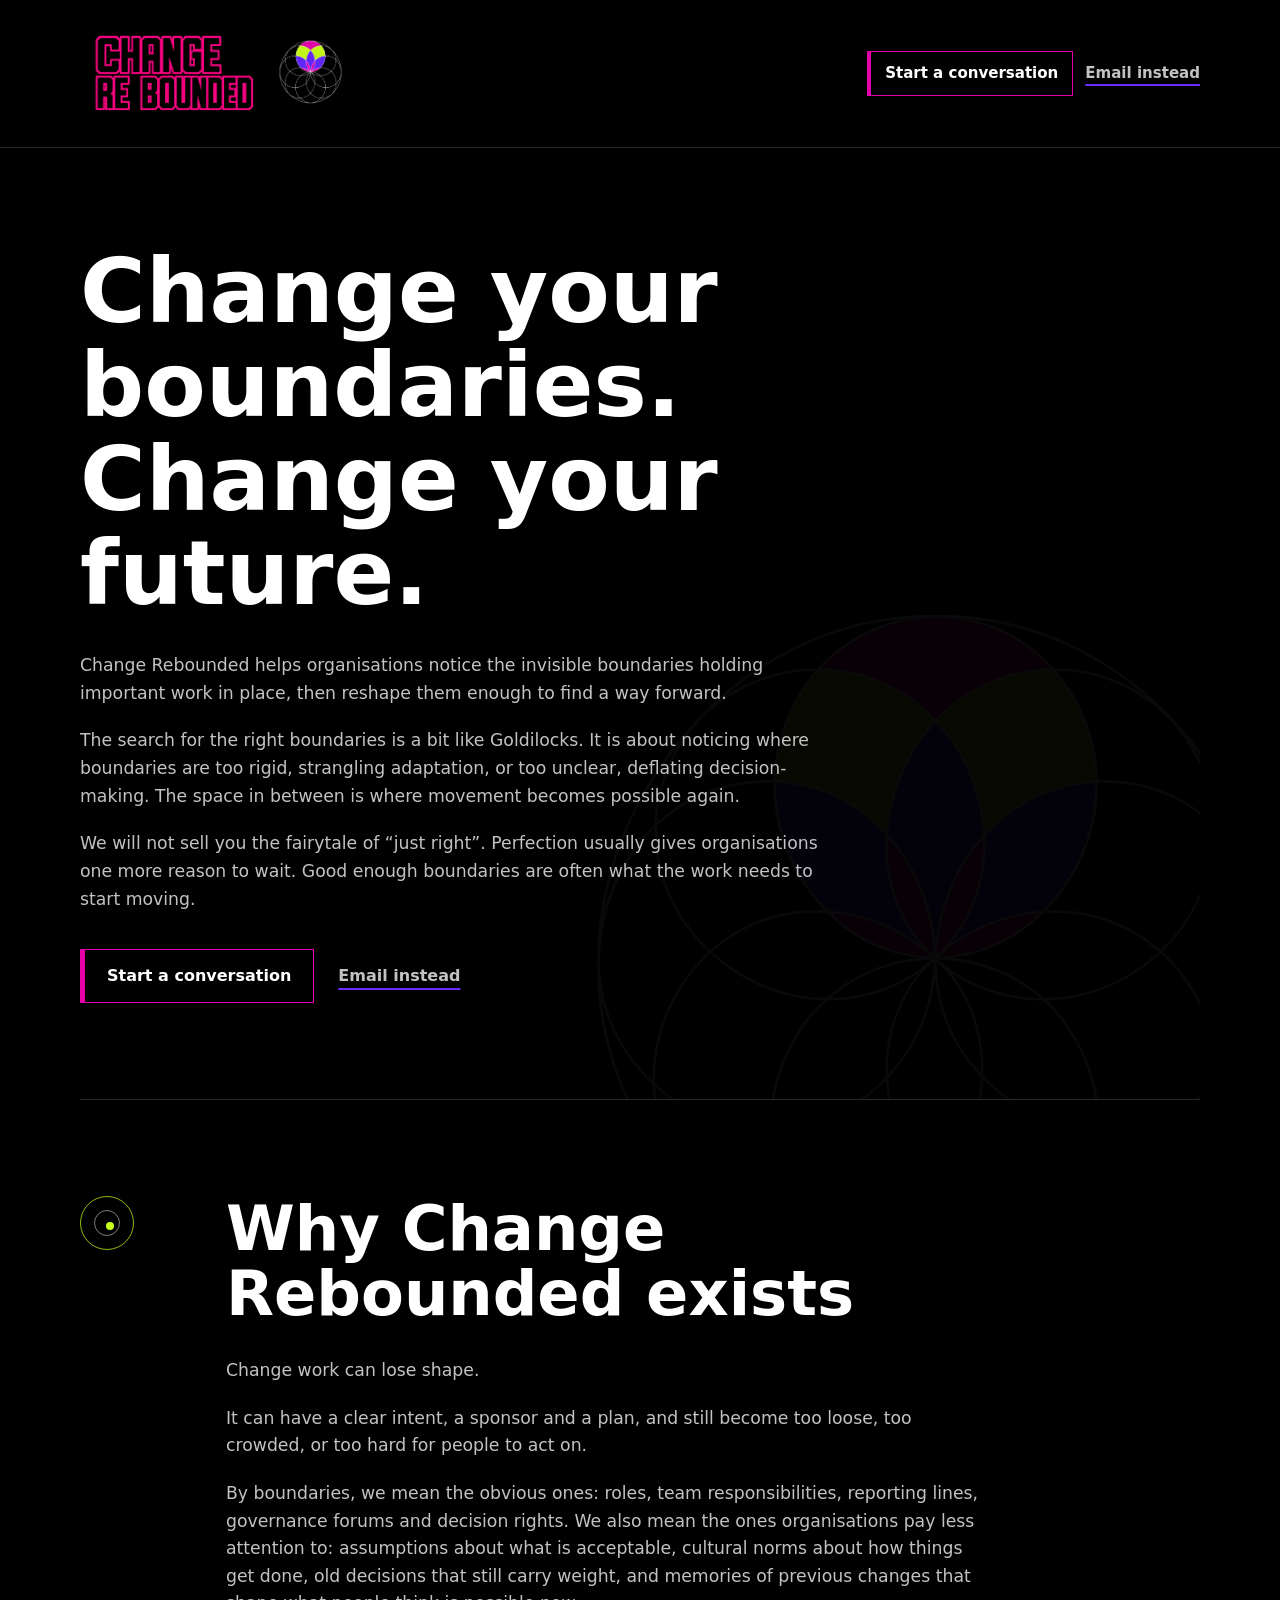
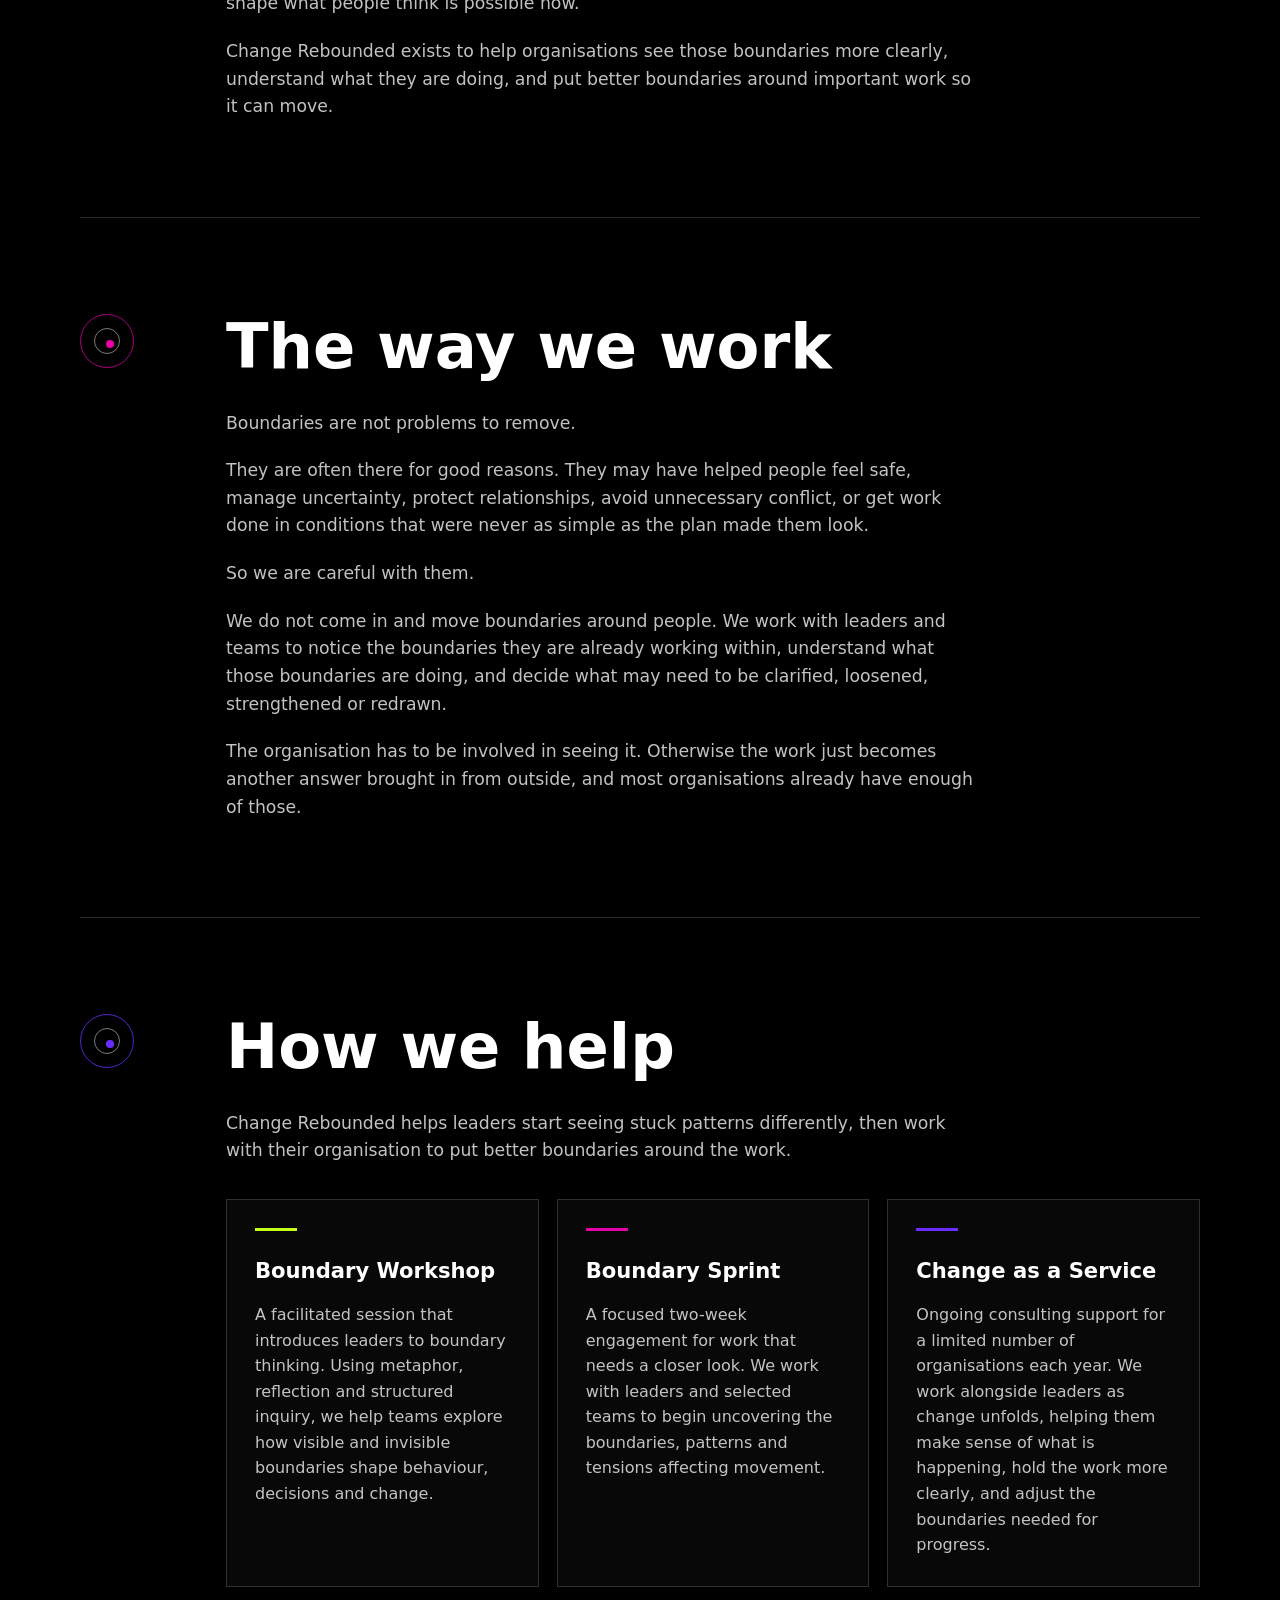
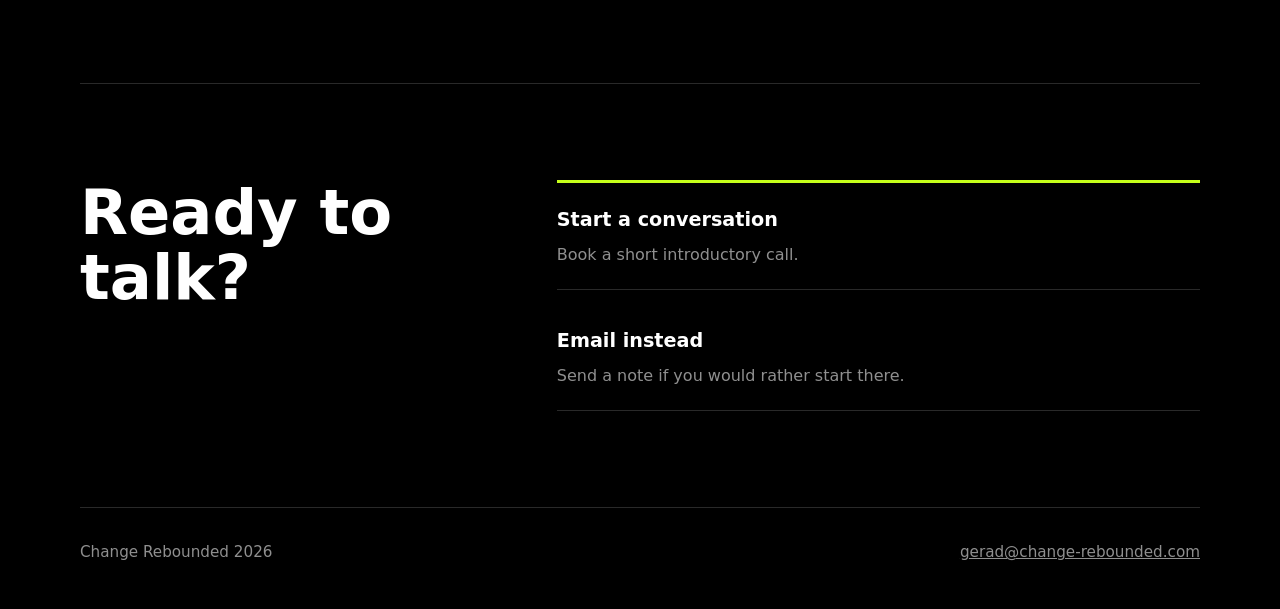
==== index.html @ 43c9463a "Add files via upload" ====
<!doctype html>
<html lang="en">
  <head>
    <meta charset="utf-8">
    <meta name="viewport" content="width=device-width, initial-scale=1">
    <meta name="description" content="Change Rebounded helps organisations put useful boundaries around important work so change can move forward with more clarity and direction.">
    <meta property="og:title" content="Change Rebounded">
    <meta property="og:description" content="Change consulting for work that has lost shape.">
    <meta property="og:type" content="website">
    <title>Change Rebounded | Change consulting for work that has lost shape</title>
    <link rel="stylesheet" href="styles.css">
  </head>
  <body>
    <header class="site-header">
      <div class="header-inner" aria-label="Change Rebounded">
        <div class="brand" aria-label="Change Rebounded">
          <img class="brand-wordmark" src="images/Wordmark black background.png" alt="Change Rebounded">
          <img class="brand-mark" src="images/Black background logo.png" alt="Change Rebounded">
        </div>
        <div class="header-actions" aria-label="Contact options">
          <a class="header-link header-link-primary" href="https://scheduler.zoom.us/gerad-collingwood/establishing-boundaries-consult">Start a conversation</a>
          <a class="header-link" href="mailto:gerad@change-rebounded.com">Email instead</a>
        </div>
      </div>
    </header>

    <main>
      <section class="hero" aria-labelledby="hero-title">
        <div class="hero-content copy">
          <h1 id="hero-title">Change your boundaries. Change your future.</h1>
          <p>Change Rebounded helps organisations notice the invisible boundaries holding important work in place, then reshape them enough to find a way forward.</p>
          <p>The search for the right boundaries is a bit like Goldilocks. It is about noticing where boundaries are too rigid, strangling adaptation, or too unclear, deflating decision-making. The space in between is where movement becomes possible again.</p>
          <p>We will not sell you the fairytale of &ldquo;just right&rdquo;. Perfection usually gives organisations one more reason to wait. Good enough boundaries are often what the work needs to start moving.</p>
          <div class="cta-row" aria-label="Contact options">
            <a class="button button-primary" href="https://scheduler.zoom.us/gerad-collingwood/establishing-boundaries-consult">Start a conversation</a>
            <a class="text-link" href="mailto:gerad@change-rebounded.com">Email instead</a>
          </div>
        </div>
      </section>

      <section class="section-panel" aria-labelledby="why-title">
        <div class="section-layout">
          <div class="section-kicker" aria-hidden="true"></div>
          <div class="copy">
            <h2 id="why-title">Why Change Rebounded exists</h2>
            <p>Change work can lose shape.</p>
            <p>It can have a clear intent, a sponsor and a plan, and still become too loose, too crowded, or too hard for people to act on.</p>
            <p>By boundaries, we mean the obvious ones: roles, team responsibilities, reporting lines, governance forums and decision rights. We also mean the ones organisations pay less attention to: assumptions about what is acceptable, cultural norms about how things get done, old decisions that still carry weight, and memories of previous changes that shape what people think is possible now.</p>
            <p>Change Rebounded exists to help organisations see those boundaries more clearly, understand what they are doing, and put better boundaries around important work so it can move.</p>
          </div>
        </div>
      </section>

      <section class="section-panel" aria-labelledby="work-title">
        <div class="section-layout">
          <div class="section-kicker section-kicker-fuchsia" aria-hidden="true"></div>
          <div class="copy">
            <h2 id="work-title">The way we work</h2>
            <p>Boundaries are not problems to remove.</p>
            <p>They are often there for good reasons. They may have helped people feel safe, manage uncertainty, protect relationships, avoid unnecessary conflict, or get work done in conditions that were never as simple as the plan made them look.</p>
            <p>So we are careful with them.</p>
            <p>We do not come in and move boundaries around people. We work with leaders and teams to notice the boundaries they are already working within, understand what those boundaries are doing, and decide what may need to be clarified, loosened, strengthened or redrawn.</p>
            <p>The organisation has to be involved in seeing it. Otherwise the work just becomes another answer brought in from outside, and most organisations already have enough of those.</p>
          </div>
        </div>
      </section>

      <section class="section-panel services-section" aria-labelledby="help-title">
        <div class="section-layout">
          <div class="section-kicker section-kicker-violet" aria-hidden="true"></div>
          <div>
            <div class="copy">
              <h2 id="help-title">How we help</h2>
              <p>Change Rebounded helps leaders start seeing stuck patterns differently, then work with their organisation to put better boundaries around the work.</p>
            </div>

            <div class="service-grid" aria-label="Services">
              <article class="service-card">
                <div class="service-accent" aria-hidden="true"></div>
                <h3>Boundary Workshop</h3>
                <p>A facilitated session that introduces leaders to boundary thinking. Using metaphor, reflection and structured inquiry, we help teams explore how visible and invisible boundaries shape behaviour, decisions and change.</p>
              </article>

              <article class="service-card">
                <div class="service-accent service-accent-fuchsia" aria-hidden="true"></div>
                <h3>Boundary Sprint</h3>
                <p>A focused two-week engagement for work that needs a closer look. We work with leaders and selected teams to begin uncovering the boundaries, patterns and tensions affecting movement.</p>
              </article>

              <article class="service-card">
                <div class="service-accent service-accent-violet" aria-hidden="true"></div>
                <h3>Change as a Service</h3>
                <p>Ongoing consulting support for a limited number of organisations each year. We work alongside leaders as change unfolds, helping them make sense of what is happening, hold the work more clearly, and adjust the boundaries needed for progress.</p>
              </article>
            </div>
          </div>
        </div>
      </section>

      <section class="talk-section" aria-labelledby="talk-title">
        <div class="talk-inner">
          <div>
            <h2 id="talk-title">Ready to talk?</h2>
          </div>
          <div class="talk-actions">
            <a class="talk-link" href="https://scheduler.zoom.us/gerad-collingwood/establishing-boundaries-consult">
              <span>Start a conversation</span>
              <span>Book a short introductory call.</span>
            </a>
            <a class="talk-link" href="mailto:gerad@change-rebounded.com">
              <span>Email instead</span>
              <span>Send a note if you would rather start there.</span>
            </a>
          </div>
        </div>
      </section>
    </main>

    <footer class="site-footer">
      <p>Change Rebounded 2026</p>
      <a href="mailto:gerad@change-rebounded.com">gerad@change-rebounded.com</a>
    </footer>
  </body>
</html>
---- styles.css ----
:root {
  --black: #000000;
  --white: #ffffff;
  --acid-lime: #c6ff1a;
  --vivid-fuchsia: #e600a9;
  --deep-violet: #6b2dff;
  --near-black: #080808;
  --soft-white: rgba(255, 255, 255, 0.76);
  --muted-white: rgba(255, 255, 255, 0.56);
  --fine-line: rgba(255, 255, 255, 0.16);
  --max-page: 1120px;
}

* {
  box-sizing: border-box;
}

html {
  background: var(--black);
  color-scheme: dark;
}

body {
  min-width: 320px;
  margin: 0;
  background: var(--black);
  color: var(--white);
  font-family: system-ui, -apple-system, BlinkMacSystemFont, "Segoe UI", Roboto, Helvetica, Arial, sans-serif;
  font-size: 1rem;
  line-height: 1.6;
  letter-spacing: 0;
}

img {
  display: block;
  max-width: 100%;
}

a {
  color: inherit;
}

a:focus-visible {
  outline: 2px solid var(--acid-lime);
  outline-offset: 5px;
}

.site-header {
  position: sticky;
  top: 0;
  z-index: 20;
  width: 100%;
  padding: 0 24px;
  border-bottom: 1px solid var(--fine-line);
  background: rgba(0, 0, 0, 0.94);
}

.header-inner {
  width: min(100%, var(--max-page));
  margin: 0 auto;
  padding: 18px 0;
  display: flex;
  align-items: center;
  justify-content: space-between;
  gap: 28px;
}

.brand {
  display: inline-flex;
  align-items: center;
  flex: 0 0 auto;
  gap: 14px;
}

.brand-mark {
  width: 69px;
  height: 69px;
  object-fit: contain;
}

.brand-wordmark {
  width: 182px;
  height: auto;
}

.header-actions {
  display: flex;
  flex-wrap: wrap;
  align-items: center;
  justify-content: flex-end;
  gap: 12px;
}

.header-link {
  min-height: 42px;
  display: inline-flex;
  align-items: center;
  justify-content: center;
  padding: 9px 0;
  color: var(--soft-white);
  font-size: 0.94rem;
  font-weight: 750;
  text-decoration: underline;
  text-decoration-color: var(--deep-violet);
  text-decoration-thickness: 2px;
  text-underline-offset: 6px;
}

.header-link-primary {
  padding: 9px 14px;
  border: 1px solid var(--vivid-fuchsia);
  border-left-width: 4px;
  color: var(--white);
  text-decoration: none;
}

.header-link:hover {
  color: var(--white);
  text-decoration-color: var(--acid-lime);
}

.header-link-primary:hover {
  border-color: var(--acid-lime);
}

main {
  width: min(100% - 48px, var(--max-page));
  margin: 0 auto;
}

section {
  padding: 96px 0;
}

.hero {
  position: relative;
  min-height: 78vh;
  display: flex;
  align-items: center;
  overflow: hidden;
}

.hero::before {
  content: "";
  position: absolute;
  right: -9vw;
  bottom: -20vw;
  width: min(70vw, 760px);
  aspect-ratio: 1;
  background-image: url("images/Black%20background%20logo.png");
  background-repeat: no-repeat;
  background-size: contain;
  opacity: 0.035;
  pointer-events: none;
}

.hero-content {
  position: relative;
  z-index: 1;
}

.copy {
  max-width: 760px;
}

h1,
h2,
h3,
p {
  margin-top: 0;
}

h1,
h2 {
  letter-spacing: 0;
  line-height: 1.05;
}

h1 {
  max-width: 850px;
  margin-bottom: 32px;
  font-size: 5.6rem;
  font-weight: 800;
}

h2 {
  margin-bottom: 30px;
  font-size: 3.9rem;
  font-weight: 800;
}

h3 {
  margin-bottom: 18px;
  font-size: 1.32rem;
  line-height: 1.18;
}

p {
  margin-bottom: 1.25rem;
  color: var(--soft-white);
  font-size: 1.08rem;
}

.copy p:last-child,
.service-card p:last-child,
.site-footer p {
  margin-bottom: 0;
}

.cta-row {
  display: flex;
  flex-wrap: wrap;
  align-items: center;
  gap: 24px;
  margin-top: 36px;
}

.button,
.text-link {
  min-height: 48px;
  display: inline-flex;
  align-items: center;
  justify-content: center;
  text-decoration: none;
  font-weight: 750;
}

.button-primary {
  padding: 13px 22px;
  border: 1px solid var(--vivid-fuchsia);
  border-left-width: 5px;
  background: transparent;
  color: var(--white);
}

.button-primary:hover {
  border-color: var(--acid-lime);
}

.text-link {
  color: var(--soft-white);
  text-decoration: underline;
  text-decoration-color: var(--deep-violet);
  text-decoration-thickness: 2px;
  text-underline-offset: 7px;
}

.text-link:hover {
  color: var(--white);
  text-decoration-color: var(--acid-lime);
}

.section-panel {
  border-top: 1px solid var(--fine-line);
}

.section-layout {
  display: grid;
  grid-template-columns: 90px minmax(0, 1fr);
  gap: 56px;
  align-items: start;
}

.section-kicker {
  width: 54px;
  height: 54px;
  border: 1px solid rgba(198, 255, 26, 0.72);
  border-radius: 50%;
  position: sticky;
  top: 34px;
}

.section-kicker::before,
.section-kicker::after {
  content: "";
  position: absolute;
  inset: 13px;
  border: 1px solid rgba(255, 255, 255, 0.48);
  border-radius: 50%;
}

.section-kicker::after {
  inset: 25px auto auto 25px;
  width: 8px;
  height: 8px;
  border: 0;
  background: var(--acid-lime);
}

.section-kicker-fuchsia {
  border-color: rgba(230, 0, 169, 0.72);
}

.section-kicker-fuchsia::after {
  background: var(--vivid-fuchsia);
}

.section-kicker-violet {
  border-color: rgba(107, 45, 255, 0.8);
}

.section-kicker-violet::after {
  background: var(--deep-violet);
}

.services-section .copy {
  margin-bottom: 34px;
}

.service-grid {
  display: grid;
  grid-template-columns: repeat(3, minmax(0, 1fr));
  gap: 18px;
}

.service-card {
  min-height: 100%;
  padding: 28px;
  border: 1px solid var(--fine-line);
  background: var(--near-black);
}

.service-accent {
  width: 42px;
  height: 3px;
  margin-bottom: 28px;
  background: var(--acid-lime);
}

.service-accent-fuchsia {
  background: var(--vivid-fuchsia);
}

.service-accent-violet {
  background: var(--deep-violet);
}

.service-card p {
  color: var(--soft-white);
  font-size: 1rem;
}

.talk-section {
  border-top: 1px solid var(--fine-line);
  border-bottom: 1px solid var(--fine-line);
}

.talk-inner {
  display: grid;
  grid-template-columns: minmax(0, 0.8fr) minmax(300px, 1.2fr);
  gap: 48px;
  align-items: start;
}

.talk-actions {
  display: grid;
  gap: 14px;
}

.talk-link {
  display: grid;
  gap: 6px;
  padding: 22px 0;
  border-bottom: 1px solid var(--fine-line);
  text-decoration: none;
}

.talk-link:first-child {
  border-top: 3px solid var(--acid-lime);
}

.talk-link span:first-child {
  color: var(--white);
  font-size: 1.2rem;
  font-weight: 800;
}

.talk-link span:last-child {
  color: var(--muted-white);
}

.talk-link:hover span:first-child {
  color: var(--acid-lime);
}

.site-footer {
  width: min(100% - 48px, var(--max-page));
  margin: 0 auto;
  padding: 32px 0 44px;
  display: flex;
  flex-wrap: wrap;
  gap: 18px 28px;
  justify-content: space-between;
  color: var(--muted-white);
}

.site-footer p,
.site-footer a {
  color: var(--muted-white);
  font-size: 0.95rem;
}

.site-footer a:hover {
  color: var(--white);
}

@media (max-width: 960px) {
  h1 {
    font-size: 4.4rem;
  }

  h2 {
    font-size: 3.1rem;
  }

  .service-grid {
    grid-template-columns: 1fr;
  }

  .talk-inner {
    grid-template-columns: 1fr;
  }
}

@media (max-width: 760px) {
  body {
    background: var(--black);
  }

  .site-header,
  main,
  .site-footer {
    width: min(100% - 36px, var(--max-page));
  }

  .site-header {
    width: 100%;
    padding: 0 18px;
  }

  .header-inner {
    padding: 14px 0;
    align-items: flex-start;
    flex-direction: column;
    gap: 12px;
  }

  .header-actions {
    width: 100%;
    justify-content: flex-start;
  }

  .brand {
    gap: 12px;
  }

  .brand-mark {
    width: 63px;
    height: 63px;
  }

  .brand-wordmark {
    width: 144px;
  }

  section {
    padding: 72px 0;
  }

  .hero {
    min-height: auto;
    padding-top: 72px;
  }

  .hero::before {
    right: -42vw;
    bottom: -18vw;
    width: 115vw;
  }

  h1 {
    font-size: 3.15rem;
  }

  h2 {
    font-size: 2.4rem;
  }

  p {
    font-size: 1.02rem;
  }

  .cta-row {
    flex-direction: column;
    align-items: flex-start;
  }

  .button,
  .text-link {
    min-height: 52px;
  }

  .section-layout {
    grid-template-columns: 1fr;
    gap: 28px;
  }

  .section-kicker {
    position: relative;
    top: auto;
    width: 42px;
    height: 42px;
  }

  .section-kicker::before {
    inset: 10px;
  }

  .section-kicker::after {
    inset: 19px auto auto 19px;
    width: 7px;
    height: 7px;
  }

  .service-card {
    padding: 24px;
  }
}

@media (max-width: 430px) {
  h1 {
    font-size: 2.7rem;
  }

  h2 {
    font-size: 2.1rem;
  }

  .brand-wordmark {
    width: 128px;
  }

  .header-actions {
    gap: 10px;
  }

  .header-link {
    font-size: 0.9rem;
  }

  .button-primary {
    width: 100%;
  }
}
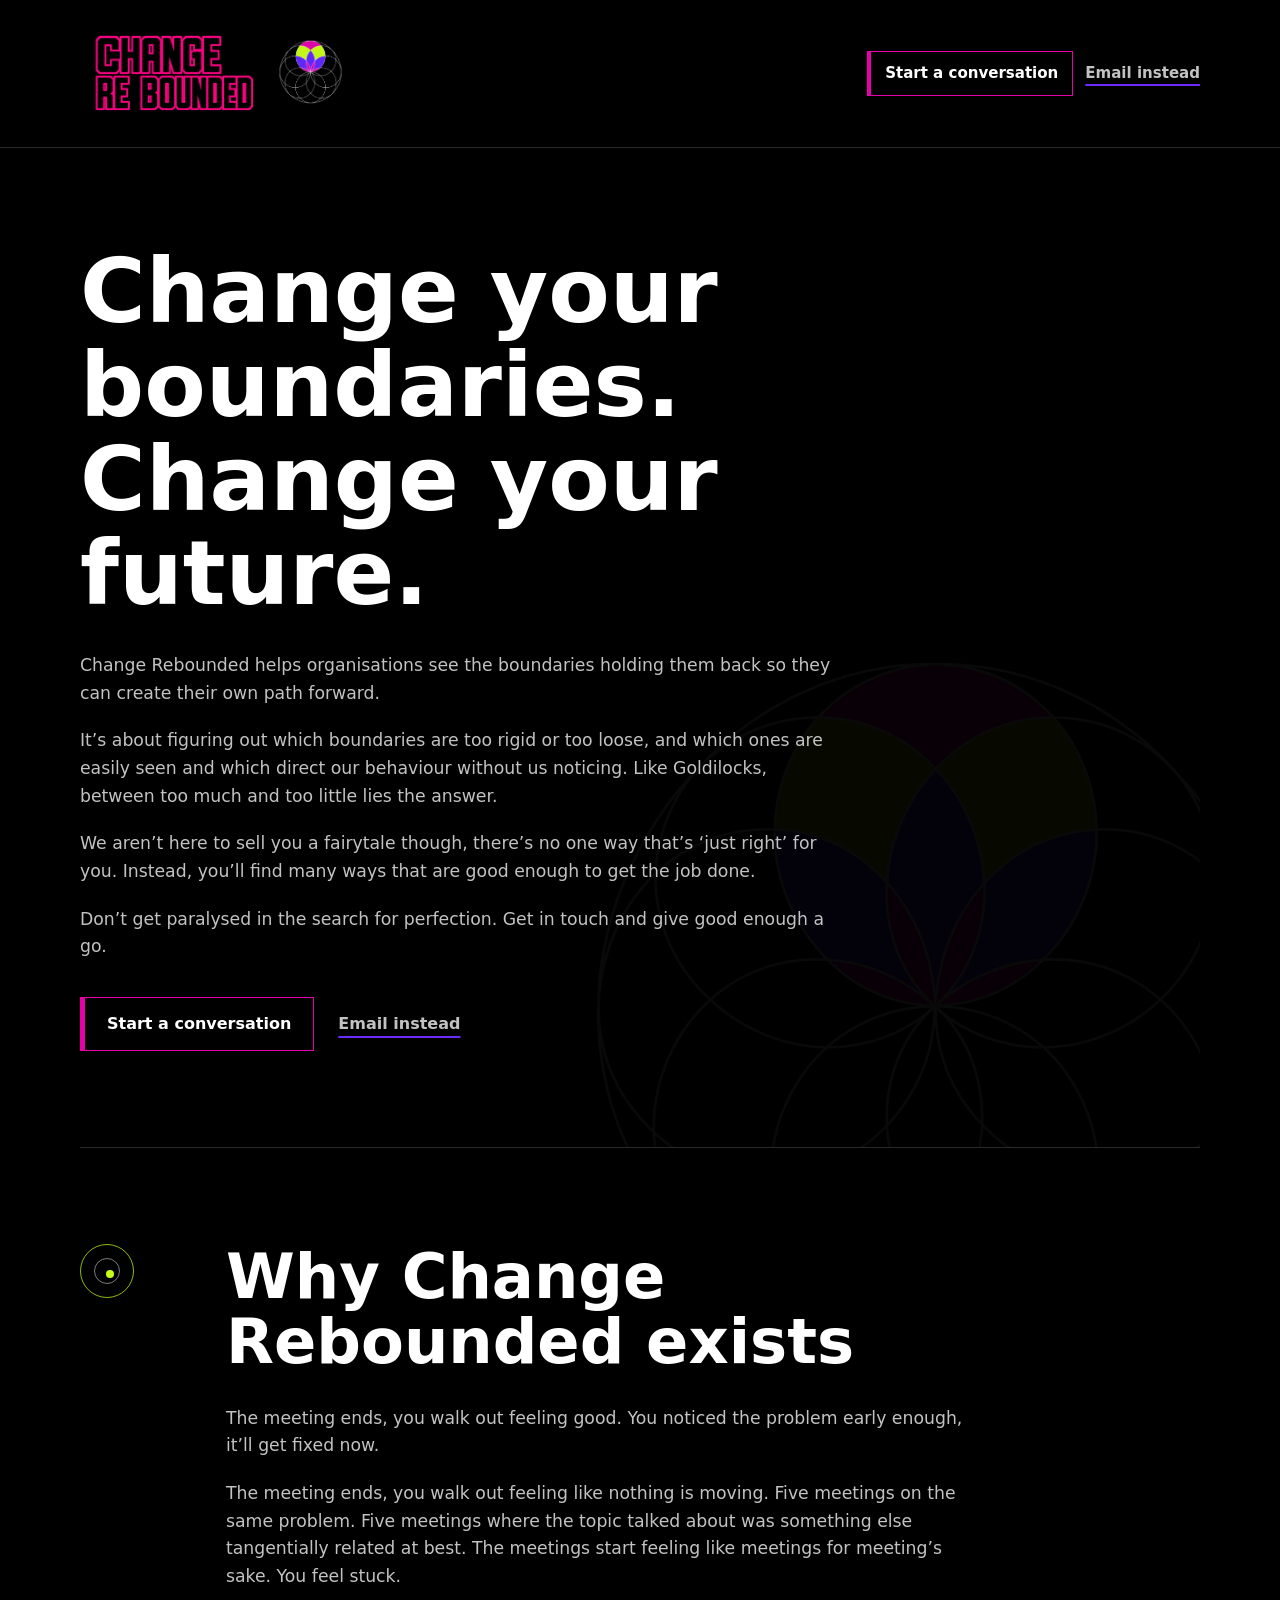
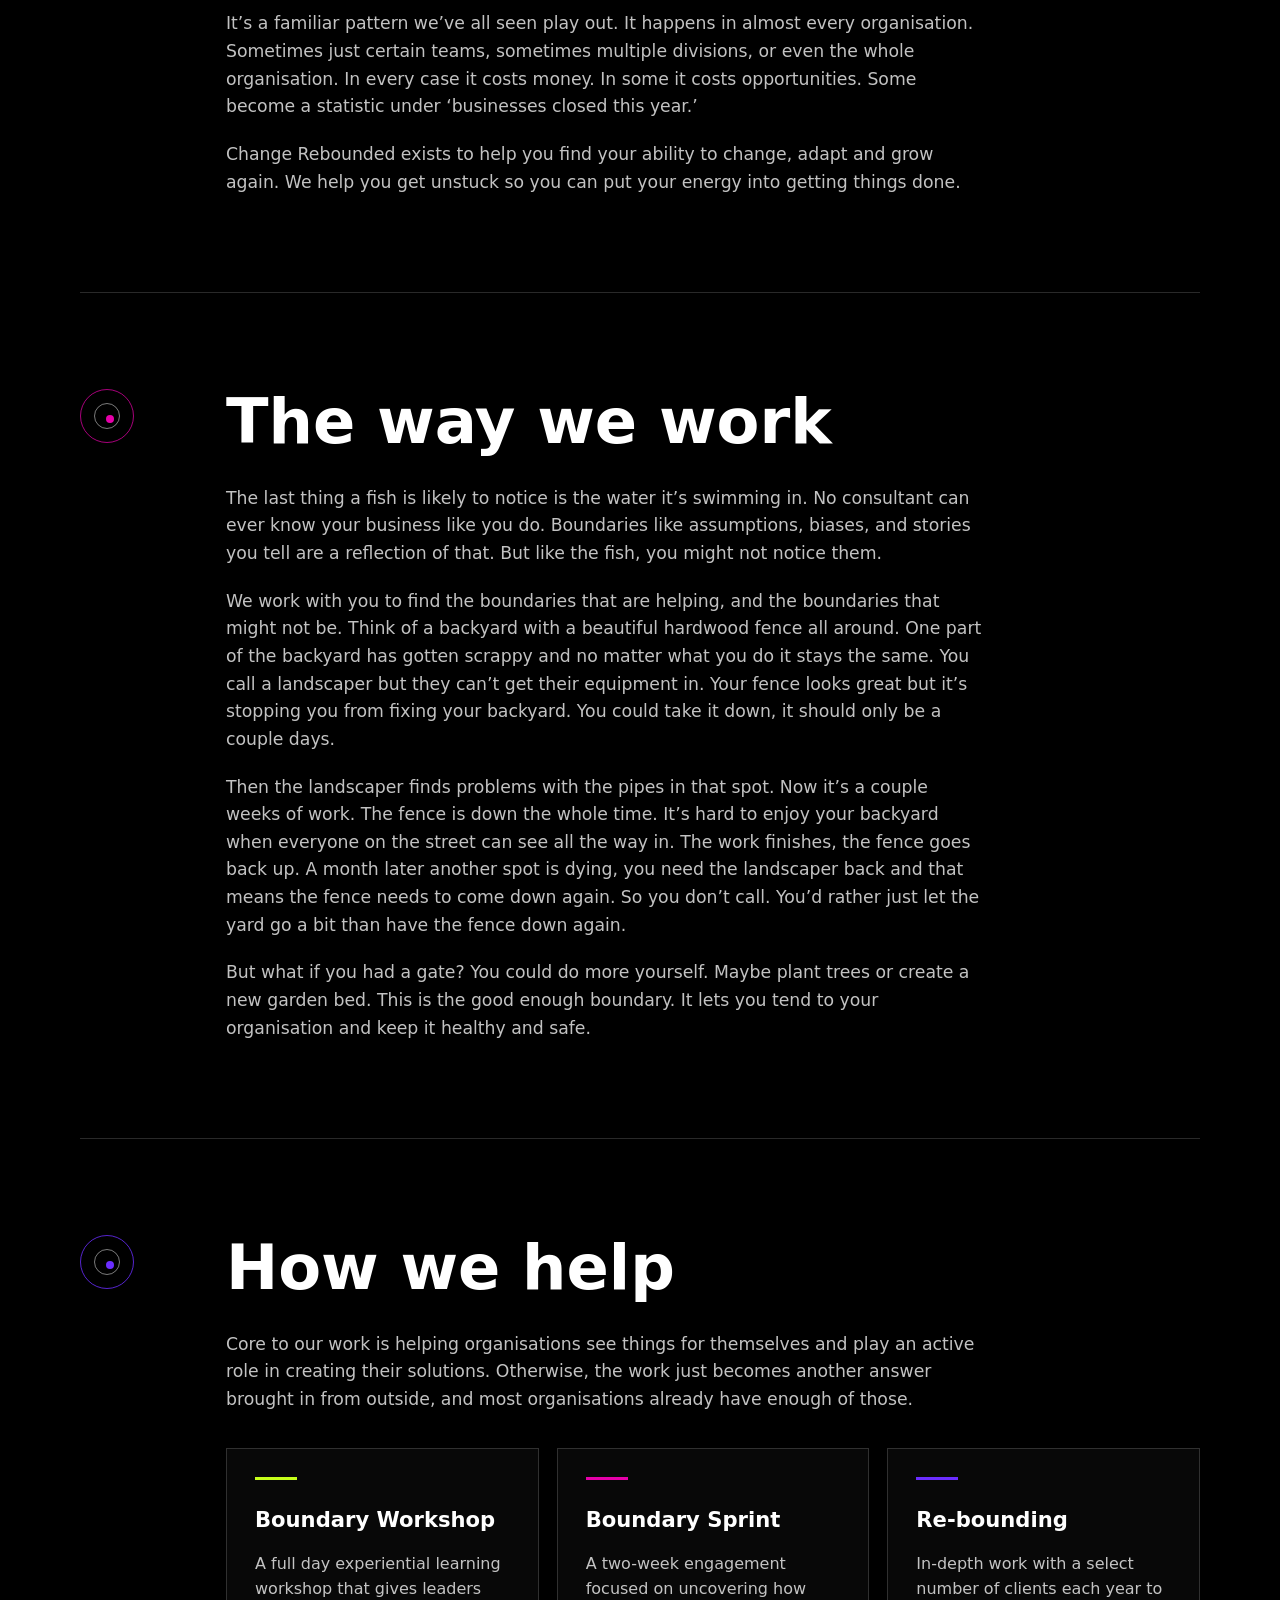
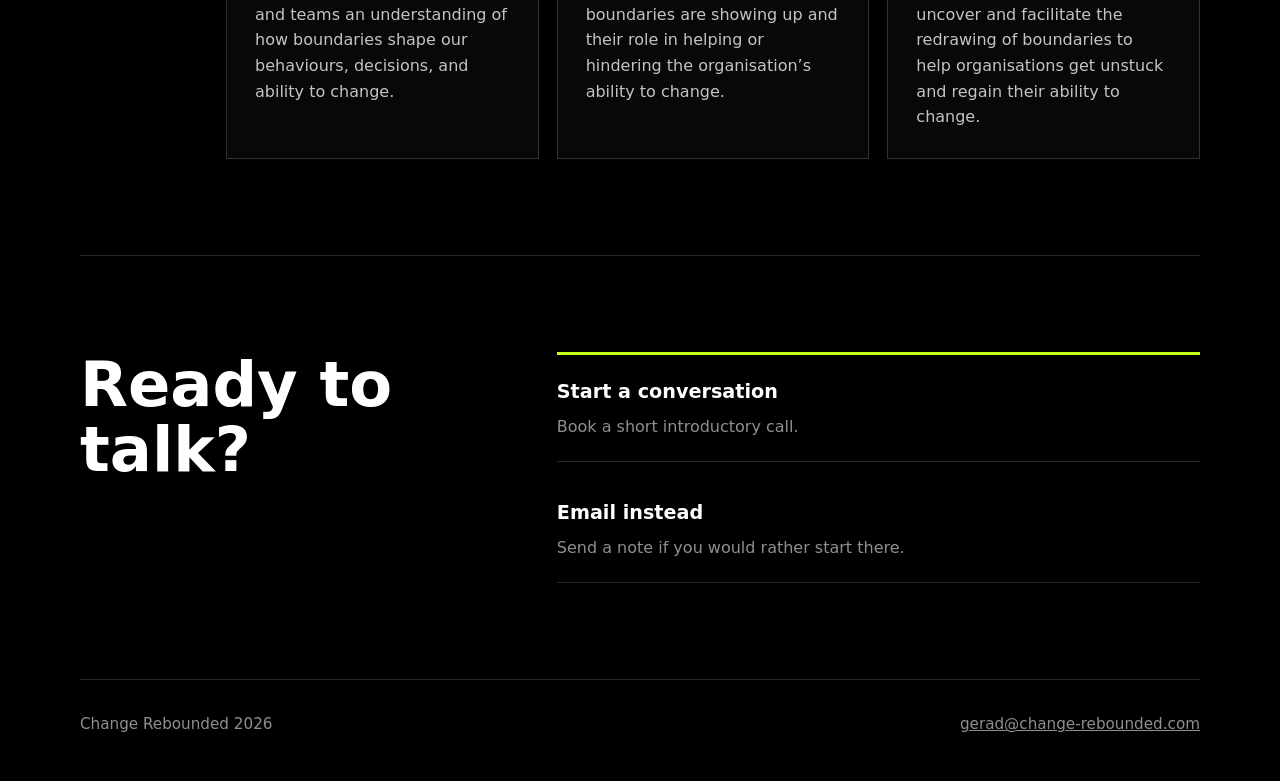
==== commit a42467a2: "Add files via upload" ====
--- a/index.html
+++ b/index.html
@@ -3,11 +3,11 @@
   <head>
     <meta charset="utf-8">
     <meta name="viewport" content="width=device-width, initial-scale=1">
-    <meta name="description" content="Change Rebounded helps organisations put useful boundaries around important work so change can move forward with more clarity and direction.">
+    <meta name="description" content="Change Rebounded helps organisations see the boundaries holding them back so they can create their own path forward.">
     <meta property="og:title" content="Change Rebounded">
-    <meta property="og:description" content="Change consulting for work that has lost shape.">
+    <meta property="og:description" content="Change your boundaries. Change your future.">
     <meta property="og:type" content="website">
-    <title>Change Rebounded | Change consulting for work that has lost shape</title>
+    <title>Change Rebounded | Change your boundaries. Change your future.</title>
     <link rel="stylesheet" href="styles.css">
   </head>
   <body>
@@ -28,9 +28,10 @@
       <section class="hero" aria-labelledby="hero-title">
         <div class="hero-content copy">
           <h1 id="hero-title">Change your boundaries. Change your future.</h1>
-          <p>Change Rebounded helps organisations notice the invisible boundaries holding important work in place, then reshape them enough to find a way forward.</p>
-          <p>The search for the right boundaries is a bit like Goldilocks. It is about noticing where boundaries are too rigid, strangling adaptation, or too unclear, deflating decision-making. The space in between is where movement becomes possible again.</p>
-          <p>We will not sell you the fairytale of &ldquo;just right&rdquo;. Perfection usually gives organisations one more reason to wait. Good enough boundaries are often what the work needs to start moving.</p>
+          <p>Change Rebounded helps organisations see the boundaries holding them back so they can create their own path forward.</p>
+          <p>It&rsquo;s about figuring out which boundaries are too rigid or too loose, and which ones are easily seen and which direct our behaviour without us noticing. Like Goldilocks, between too much and too little lies the answer.</p>
+          <p>We aren&rsquo;t here to sell you a fairytale though, there&rsquo;s no one way that&rsquo;s &lsquo;just right&rsquo; for you. Instead, you&rsquo;ll find many ways that are good enough to get the job done.</p>
+          <p>Don&rsquo;t get paralysed in the search for perfection. Get in touch and give good enough a go.</p>
           <div class="cta-row" aria-label="Contact options">
             <a class="button button-primary" href="https://scheduler.zoom.us/gerad-collingwood/establishing-boundaries-consult">Start a conversation</a>
             <a class="text-link" href="mailto:gerad@change-rebounded.com">Email instead</a>
@@ -43,10 +44,10 @@
           <div class="section-kicker" aria-hidden="true"></div>
           <div class="copy">
             <h2 id="why-title">Why Change Rebounded exists</h2>
-            <p>Change work can lose shape.</p>
-            <p>It can have a clear intent, a sponsor and a plan, and still become too loose, too crowded, or too hard for people to act on.</p>
-            <p>By boundaries, we mean the obvious ones: roles, team responsibilities, reporting lines, governance forums and decision rights. We also mean the ones organisations pay less attention to: assumptions about what is acceptable, cultural norms about how things get done, old decisions that still carry weight, and memories of previous changes that shape what people think is possible now.</p>
-            <p>Change Rebounded exists to help organisations see those boundaries more clearly, understand what they are doing, and put better boundaries around important work so it can move.</p>
+            <p>The meeting ends, you walk out feeling good. You noticed the problem early enough, it&rsquo;ll get fixed now.</p>
+            <p>The meeting ends, you walk out feeling like nothing is moving. Five meetings on the same problem. Five meetings where the topic talked about was something else tangentially related at best. The meetings start feeling like meetings for meeting&rsquo;s sake. You feel stuck.</p>
+            <p>It&rsquo;s a familiar pattern we&rsquo;ve all seen play out. It happens in almost every organisation. Sometimes just certain teams, sometimes multiple divisions, or even the whole organisation. In every case it costs money. In some it costs opportunities. Some become a statistic under &lsquo;businesses closed this year.&rsquo;</p>
+            <p>Change Rebounded exists to help you find your ability to change, adapt and grow again. We help you get unstuck so you can put your energy into getting things done.</p>
           </div>
         </div>
       </section>
@@ -56,11 +57,10 @@
           <div class="section-kicker section-kicker-fuchsia" aria-hidden="true"></div>
           <div class="copy">
             <h2 id="work-title">The way we work</h2>
-            <p>Boundaries are not problems to remove.</p>
-            <p>They are often there for good reasons. They may have helped people feel safe, manage uncertainty, protect relationships, avoid unnecessary conflict, or get work done in conditions that were never as simple as the plan made them look.</p>
-            <p>So we are careful with them.</p>
-            <p>We do not come in and move boundaries around people. We work with leaders and teams to notice the boundaries they are already working within, understand what those boundaries are doing, and decide what may need to be clarified, loosened, strengthened or redrawn.</p>
-            <p>The organisation has to be involved in seeing it. Otherwise the work just becomes another answer brought in from outside, and most organisations already have enough of those.</p>
+            <p>The last thing a fish is likely to notice is the water it&rsquo;s swimming in. No consultant can ever know your business like you do. Boundaries like assumptions, biases, and stories you tell are a reflection of that. But like the fish, you might not notice them.</p>
+            <p>We work with you to find the boundaries that are helping, and the boundaries that might not be. Think of a backyard with a beautiful hardwood fence all around. One part of the backyard has gotten scrappy and no matter what you do it stays the same. You call a landscaper but they can&rsquo;t get their equipment in. Your fence looks great but it&rsquo;s stopping you from fixing your backyard. You could take it down, it should only be a couple days.</p>
+            <p>Then the landscaper finds problems with the pipes in that spot. Now it&rsquo;s a couple weeks of work. The fence is down the whole time. It&rsquo;s hard to enjoy your backyard when everyone on the street can see all the way in. The work finishes, the fence goes back up. A month later another spot is dying, you need the landscaper back and that means the fence needs to come down again. So you don&rsquo;t call. You&rsquo;d rather just let the yard go a bit than have the fence down again.</p>
+            <p>But what if you had a gate? You could do more yourself. Maybe plant trees or create a new garden bed. This is the good enough boundary. It lets you tend to your organisation and keep it healthy and safe.</p>
           </div>
         </div>
       </section>
@@ -71,26 +71,26 @@
           <div>
             <div class="copy">
               <h2 id="help-title">How we help</h2>
-              <p>Change Rebounded helps leaders start seeing stuck patterns differently, then work with their organisation to put better boundaries around the work.</p>
+              <p>Core to our work is helping organisations see things for themselves and play an active role in creating their solutions. Otherwise, the work just becomes another answer brought in from outside, and most organisations already have enough of those.</p>
             </div>
 
             <div class="service-grid" aria-label="Services">
               <article class="service-card">
                 <div class="service-accent" aria-hidden="true"></div>
                 <h3>Boundary Workshop</h3>
-                <p>A facilitated session that introduces leaders to boundary thinking. Using metaphor, reflection and structured inquiry, we help teams explore how visible and invisible boundaries shape behaviour, decisions and change.</p>
+                <p>A full day experiential learning workshop that gives leaders and teams an understanding of how boundaries shape our behaviours, decisions, and ability to change.</p>
               </article>
 
               <article class="service-card">
                 <div class="service-accent service-accent-fuchsia" aria-hidden="true"></div>
                 <h3>Boundary Sprint</h3>
-                <p>A focused two-week engagement for work that needs a closer look. We work with leaders and selected teams to begin uncovering the boundaries, patterns and tensions affecting movement.</p>
+                <p>A two-week engagement focused on uncovering how boundaries are showing up and their role in helping or hindering the organisation&rsquo;s ability to change.</p>
               </article>
 
               <article class="service-card">
                 <div class="service-accent service-accent-violet" aria-hidden="true"></div>
-                <h3>Change as a Service</h3>
-                <p>Ongoing consulting support for a limited number of organisations each year. We work alongside leaders as change unfolds, helping them make sense of what is happening, hold the work more clearly, and adjust the boundaries needed for progress.</p>
+                <h3>Re-bounding</h3>
+                <p>In-depth work with a select number of clients each year to uncover and facilitate the redrawing of boundaries to help organisations get unstuck and regain their ability to change.</p>
               </article>
             </div>
           </div>
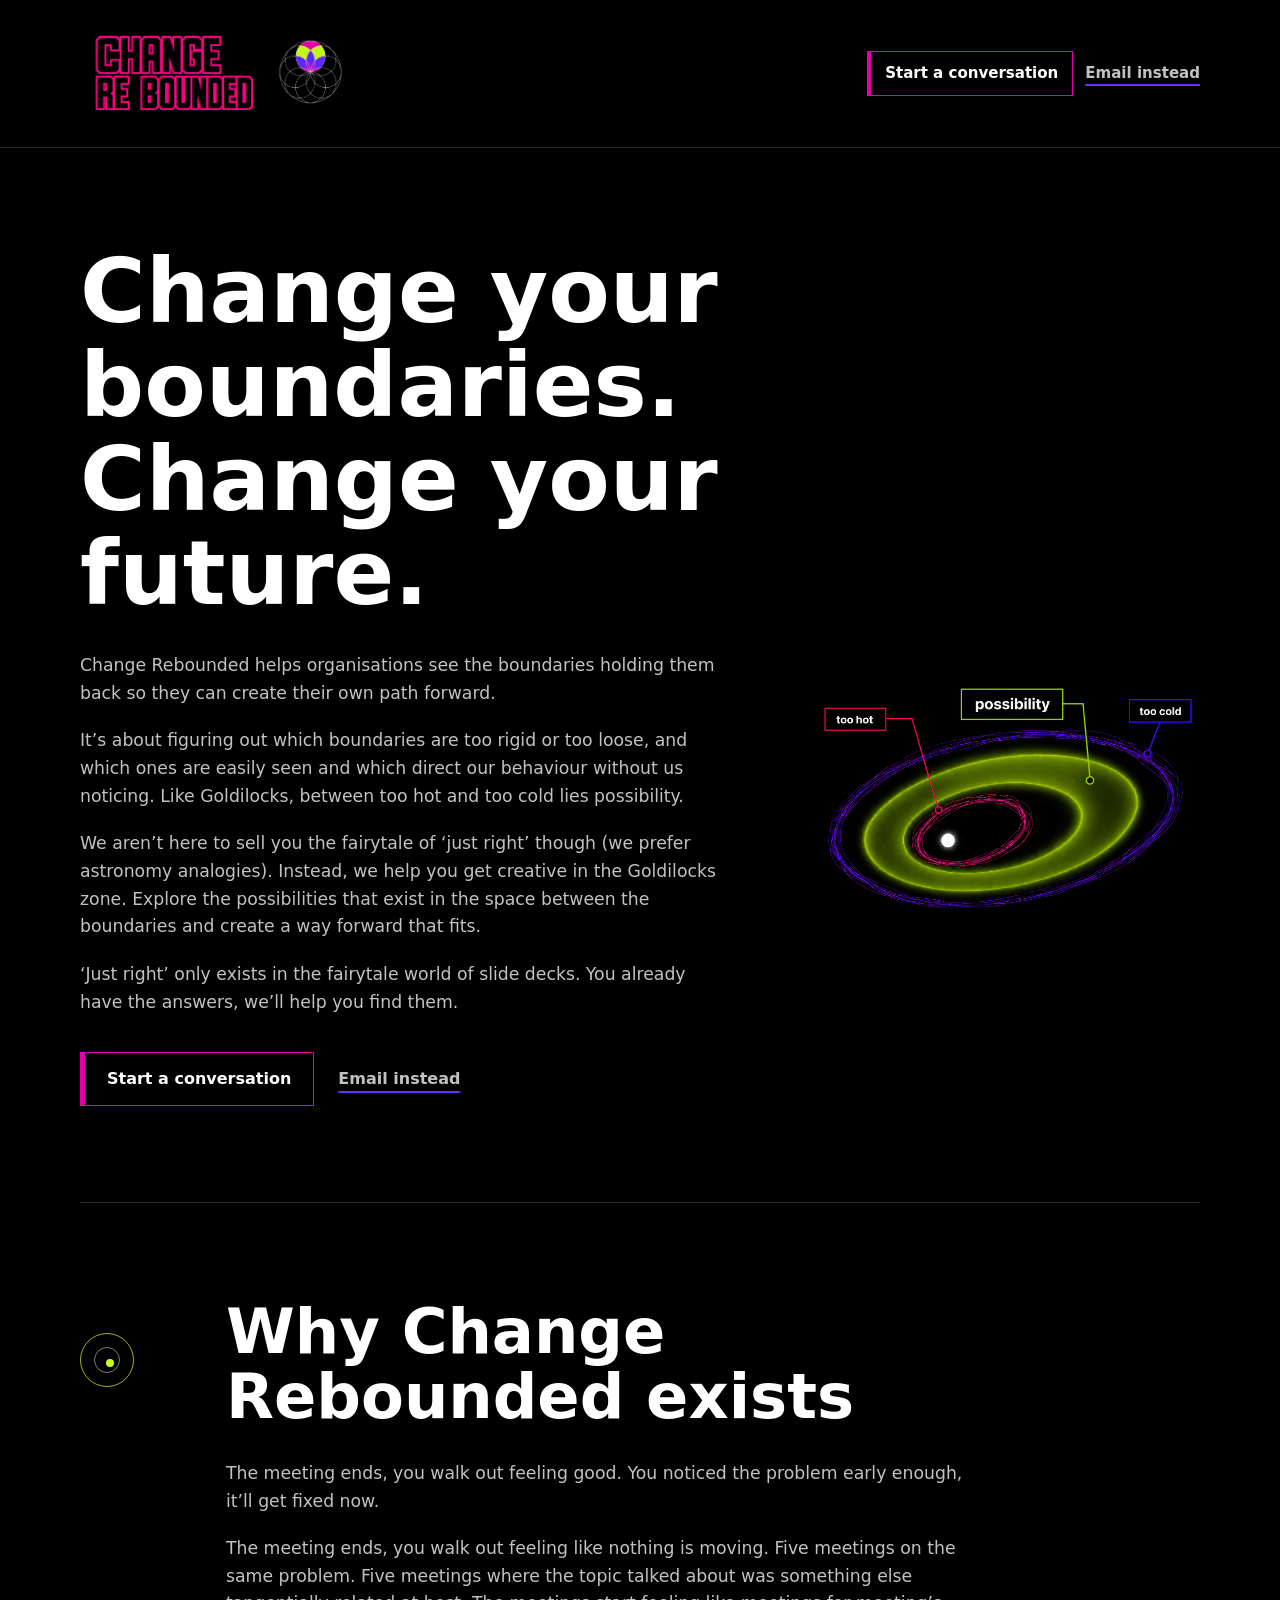
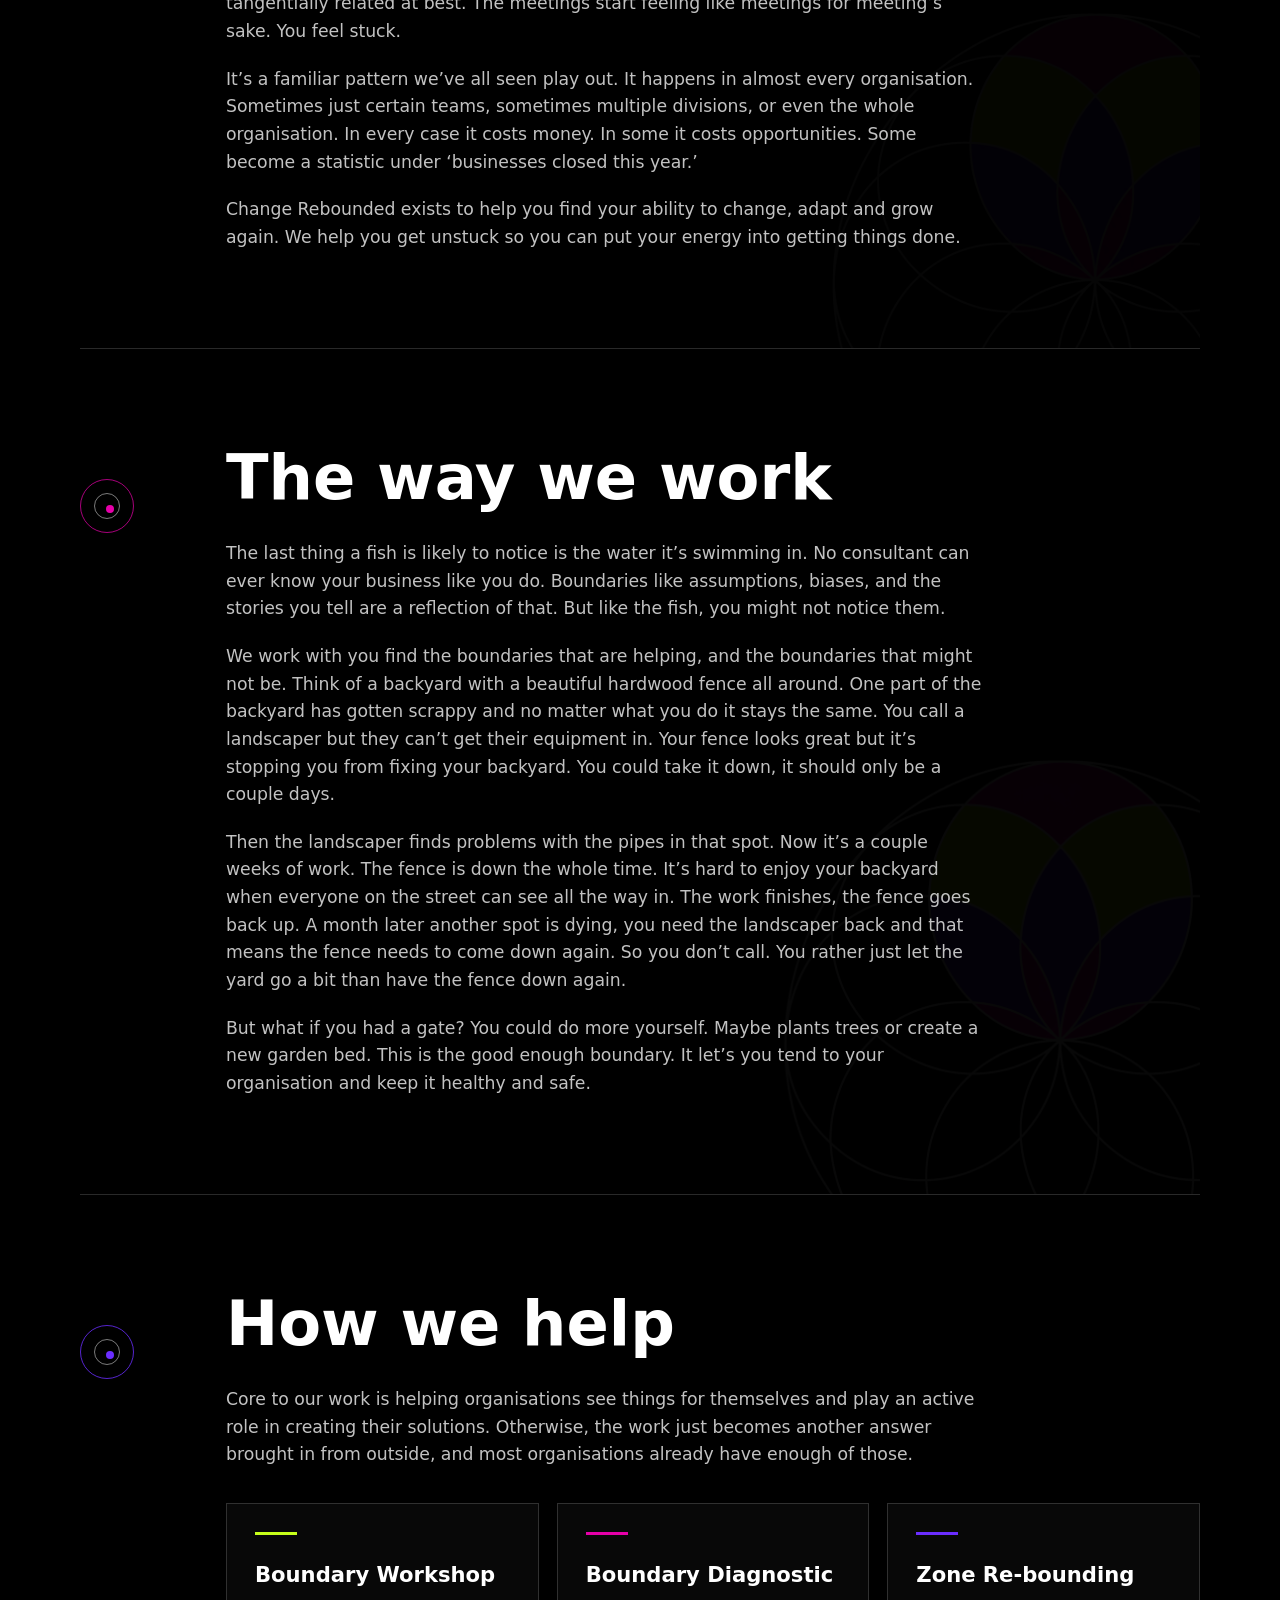
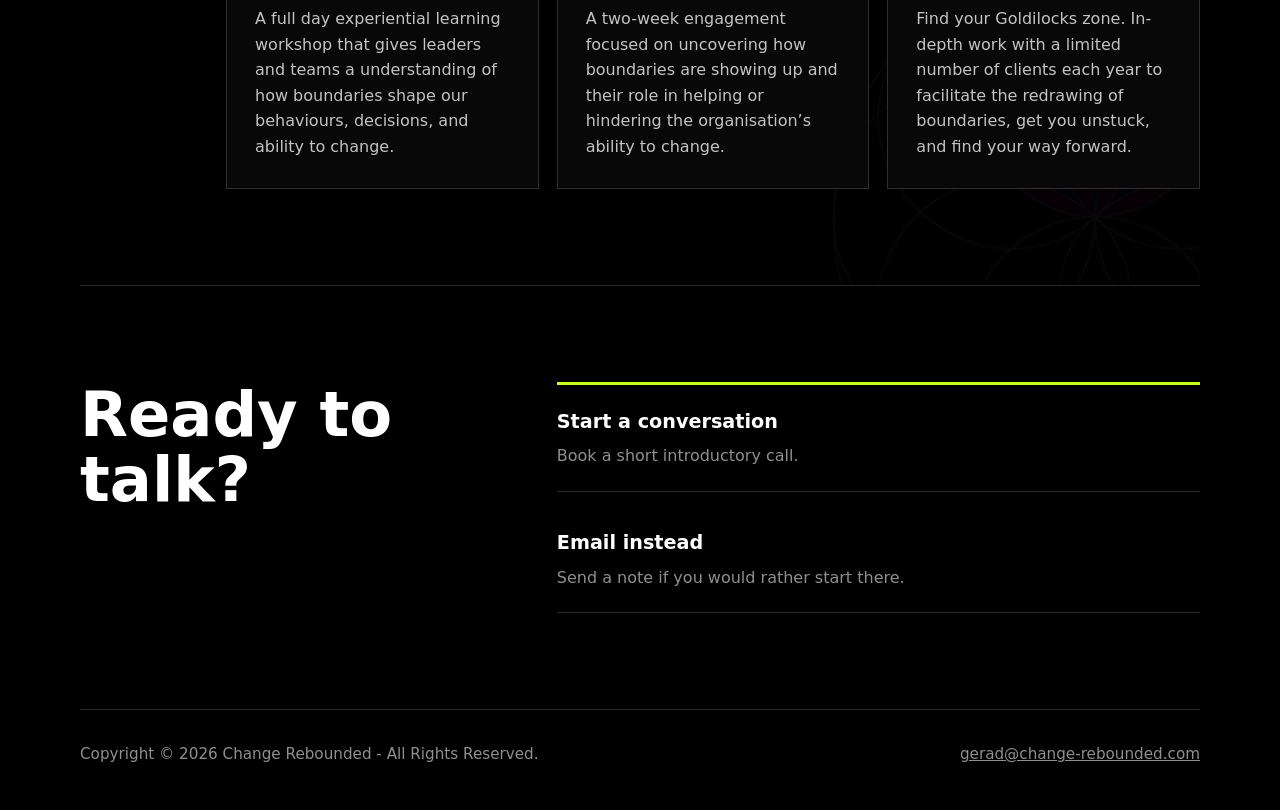
==== commit af864511: "Add files via upload" ====
--- a/index.html
+++ b/index.html
@@ -26,16 +26,21 @@
 
     <main>
       <section class="hero" aria-labelledby="hero-title">
-        <div class="hero-content copy">
-          <h1 id="hero-title">Change your boundaries. Change your future.</h1>
-          <p>Change Rebounded helps organisations see the boundaries holding them back so they can create their own path forward.</p>
-          <p>It&rsquo;s about figuring out which boundaries are too rigid or too loose, and which ones are easily seen and which direct our behaviour without us noticing. Like Goldilocks, between too much and too little lies the answer.</p>
-          <p>We aren&rsquo;t here to sell you a fairytale though, there&rsquo;s no one way that&rsquo;s &lsquo;just right&rsquo; for you. Instead, you&rsquo;ll find many ways that are good enough to get the job done.</p>
-          <p>Don&rsquo;t get paralysed in the search for perfection. Get in touch and give good enough a go.</p>
-          <div class="cta-row" aria-label="Contact options">
-            <a class="button button-primary" href="https://scheduler.zoom.us/gerad-collingwood/establishing-boundaries-consult">Start a conversation</a>
-            <a class="text-link" href="mailto:gerad@change-rebounded.com">Email instead</a>
+        <div class="hero-layout">
+          <h1 class="hero-title" id="hero-title">Change your boundaries. Change your future.</h1>
+          <div class="hero-content copy">
+            <p>Change Rebounded helps organisations see the boundaries holding them back so they can create their own path forward.</p>
+            <p>It&rsquo;s about figuring out which boundaries are too rigid or too loose, and which ones are easily seen and which direct our behaviour without us noticing. Like Goldilocks, between too hot and too cold lies possibility.</p>
+            <p>We aren&rsquo;t here to sell you the fairytale of &lsquo;just right&rsquo; though (we prefer astronomy analogies). Instead, we help you get creative in the Goldilocks zone. Explore the possibilities that exist in the space between the boundaries and create a way forward that fits.</p>
+            <p>&lsquo;Just right&rsquo; only exists in the fairytale world of slide decks. You already have the answers, we&rsquo;ll help you find them.</p>
+            <div class="cta-row" aria-label="Contact options">
+              <a class="button button-primary" href="https://scheduler.zoom.us/gerad-collingwood/establishing-boundaries-consult">Start a conversation</a>
+              <a class="text-link" href="mailto:gerad@change-rebounded.com">Email instead</a>
+            </div>
           </div>
+          <figure class="hero-visual">
+            <img src="images/Goldilocks zone.png" width="1536" height="1024" alt="Goldilocks zone diagram showing possibility between boundaries that are too hot and too cold">
+          </figure>
         </div>
       </section>
 
@@ -52,15 +57,15 @@
         </div>
       </section>
 
-      <section class="section-panel" aria-labelledby="work-title">
+      <section class="section-panel work-section" aria-labelledby="work-title">
         <div class="section-layout">
           <div class="section-kicker section-kicker-fuchsia" aria-hidden="true"></div>
           <div class="copy">
             <h2 id="work-title">The way we work</h2>
-            <p>The last thing a fish is likely to notice is the water it&rsquo;s swimming in. No consultant can ever know your business like you do. Boundaries like assumptions, biases, and stories you tell are a reflection of that. But like the fish, you might not notice them.</p>
-            <p>We work with you to find the boundaries that are helping, and the boundaries that might not be. Think of a backyard with a beautiful hardwood fence all around. One part of the backyard has gotten scrappy and no matter what you do it stays the same. You call a landscaper but they can&rsquo;t get their equipment in. Your fence looks great but it&rsquo;s stopping you from fixing your backyard. You could take it down, it should only be a couple days.</p>
-            <p>Then the landscaper finds problems with the pipes in that spot. Now it&rsquo;s a couple weeks of work. The fence is down the whole time. It&rsquo;s hard to enjoy your backyard when everyone on the street can see all the way in. The work finishes, the fence goes back up. A month later another spot is dying, you need the landscaper back and that means the fence needs to come down again. So you don&rsquo;t call. You&rsquo;d rather just let the yard go a bit than have the fence down again.</p>
-            <p>But what if you had a gate? You could do more yourself. Maybe plant trees or create a new garden bed. This is the good enough boundary. It lets you tend to your organisation and keep it healthy and safe.</p>
+            <p>The last thing a fish is likely to notice is the water it&rsquo;s swimming in. No consultant can ever know your business like you do. Boundaries like assumptions, biases, and the stories you tell are a reflection of that. But like the fish, you might not notice them.</p>
+            <p>We work with you find the boundaries that are helping, and the boundaries that might not be. Think of a backyard with a beautiful hardwood fence all around. One part of the backyard has gotten scrappy and no matter what you do it stays the same. You call a landscaper but they can&rsquo;t get their equipment in. Your fence looks great but it&rsquo;s stopping you from fixing your backyard. You could take it down, it should only be a couple days.</p>
+            <p>Then the landscaper finds problems with the pipes in that spot. Now it&rsquo;s a couple weeks of work. The fence is down the whole time. It&rsquo;s hard to enjoy your backyard when everyone on the street can see all the way in. The work finishes, the fence goes back up. A month later another spot is dying, you need the landscaper back and that means the fence needs to come down again. So you don&rsquo;t call. You rather just let the yard go a bit than have the fence down again.</p>
+            <p>But what if you had a gate? You could do more yourself. Maybe plants trees or create a new garden bed. This is the good enough boundary. It let&rsquo;s you tend to your organisation and keep it healthy and safe.</p>
           </div>
         </div>
       </section>
@@ -78,19 +83,19 @@
               <article class="service-card">
                 <div class="service-accent" aria-hidden="true"></div>
                 <h3>Boundary Workshop</h3>
-                <p>A full day experiential learning workshop that gives leaders and teams an understanding of how boundaries shape our behaviours, decisions, and ability to change.</p>
+                <p>A full day experiential learning workshop that gives leaders and teams a understanding of how boundaries shape our behaviours, decisions, and ability to change.</p>
               </article>
 
               <article class="service-card">
                 <div class="service-accent service-accent-fuchsia" aria-hidden="true"></div>
-                <h3>Boundary Sprint</h3>
+                <h3>Boundary Diagnostic</h3>
                 <p>A two-week engagement focused on uncovering how boundaries are showing up and their role in helping or hindering the organisation&rsquo;s ability to change.</p>
               </article>
 
               <article class="service-card">
                 <div class="service-accent service-accent-violet" aria-hidden="true"></div>
-                <h3>Re-bounding</h3>
-                <p>In-depth work with a select number of clients each year to uncover and facilitate the redrawing of boundaries to help organisations get unstuck and regain their ability to change.</p>
+                <h3>Zone Re-bounding</h3>
+                <p>Find your Goldilocks zone. In-depth work with a limited number of clients each year to facilitate the redrawing of boundaries, get you unstuck, and find your way forward.</p>
               </article>
             </div>
           </div>
@@ -117,7 +122,7 @@
     </main>
 
     <footer class="site-footer">
-      <p>Change Rebounded 2026</p>
+      <p>Copyright &copy; 2026 Change Rebounded - All Rights Reserved.</p>
       <a href="mailto:gerad@change-rebounded.com">gerad@change-rebounded.com</a>
     </footer>
   </body>
--- a/styles.css
+++ b/styles.css
@@ -137,26 +137,42 @@
   min-height: 78vh;
   display: flex;
   align-items: center;
-  overflow: hidden;
-}
-
-.hero::before {
-  content: "";
-  position: absolute;
-  right: -9vw;
-  bottom: -20vw;
-  width: min(70vw, 760px);
-  aspect-ratio: 1;
-  background-image: url("images/Black%20background%20logo.png");
-  background-repeat: no-repeat;
-  background-size: contain;
-  opacity: 0.035;
-  pointer-events: none;
+}
+
+.hero-layout {
+  width: 100%;
+  display: grid;
+  grid-template-columns: minmax(0, 1.25fr) minmax(300px, 0.75fr);
+  grid-template-rows: auto auto;
+  column-gap: clamp(40px, 6vw, 76px);
+  row-gap: 0;
+  align-items: start;
 }
 
 .hero-content {
+  grid-column: 1;
+  grid-row: 2;
   position: relative;
   z-index: 1;
+}
+
+.hero-title {
+  grid-column: 1 / -1;
+  grid-row: 1;
+}
+
+.hero-visual {
+  grid-column: 2;
+  grid-row: 2;
+  width: 100%;
+  max-width: 430px;
+  margin: 0;
+  justify-self: end;
+}
+
+.hero-visual img {
+  width: 100%;
+  height: auto;
 }
 
 .copy {
@@ -251,10 +267,42 @@
 }
 
 .section-panel {
+  position: relative;
+  overflow: hidden;
   border-top: 1px solid var(--fine-line);
 }
 
+.section-panel::before {
+  content: "";
+  position: absolute;
+  right: -190px;
+  bottom: -240px;
+  width: 590px;
+  aspect-ratio: 1;
+  background-image: url("images/Black%20background%20logo.png");
+  background-repeat: no-repeat;
+  background-size: contain;
+  opacity: 0.022;
+  pointer-events: none;
+}
+
+.section-panel:nth-of-type(odd)::before {
+  right: auto;
+  left: -220px;
+  bottom: -210px;
+}
+
+.section-panel.work-section::before {
+  right: -170px;
+  bottom: -170px;
+  left: auto;
+  width: 620px;
+  opacity: 0.032;
+}
+
 .section-layout {
+  position: relative;
+  z-index: 1;
   display: grid;
   grid-template-columns: 90px minmax(0, 1fr);
   gap: 56px;
@@ -405,6 +453,16 @@
 }
 
 @media (max-width: 960px) {
+  .hero-layout {
+    grid-template-columns: minmax(0, 1fr) minmax(260px, 0.6fr);
+    column-gap: 36px;
+    row-gap: 0;
+  }
+
+  .hero-visual {
+    max-width: 340px;
+  }
+
   h1 {
     font-size: 4.4rem;
   }
@@ -472,10 +530,33 @@
     padding-top: 72px;
   }
 
-  .hero::before {
-    right: -42vw;
-    bottom: -18vw;
-    width: 115vw;
+  .hero-layout {
+    grid-template-columns: 1fr;
+    grid-template-rows: auto;
+    column-gap: 0;
+    row-gap: 0;
+  }
+
+  .hero-title,
+  .hero-content,
+  .hero-visual {
+    grid-column: 1;
+    grid-row: auto;
+  }
+
+  .hero-visual {
+    width: min(100%, 520px);
+    max-width: none;
+    margin-top: 44px;
+    justify-self: center;
+  }
+
+  .section-panel::before,
+  .section-panel:nth-of-type(odd)::before {
+    right: -220px;
+    bottom: -210px;
+    left: auto;
+    width: 500px;
   }
 
   h1 {
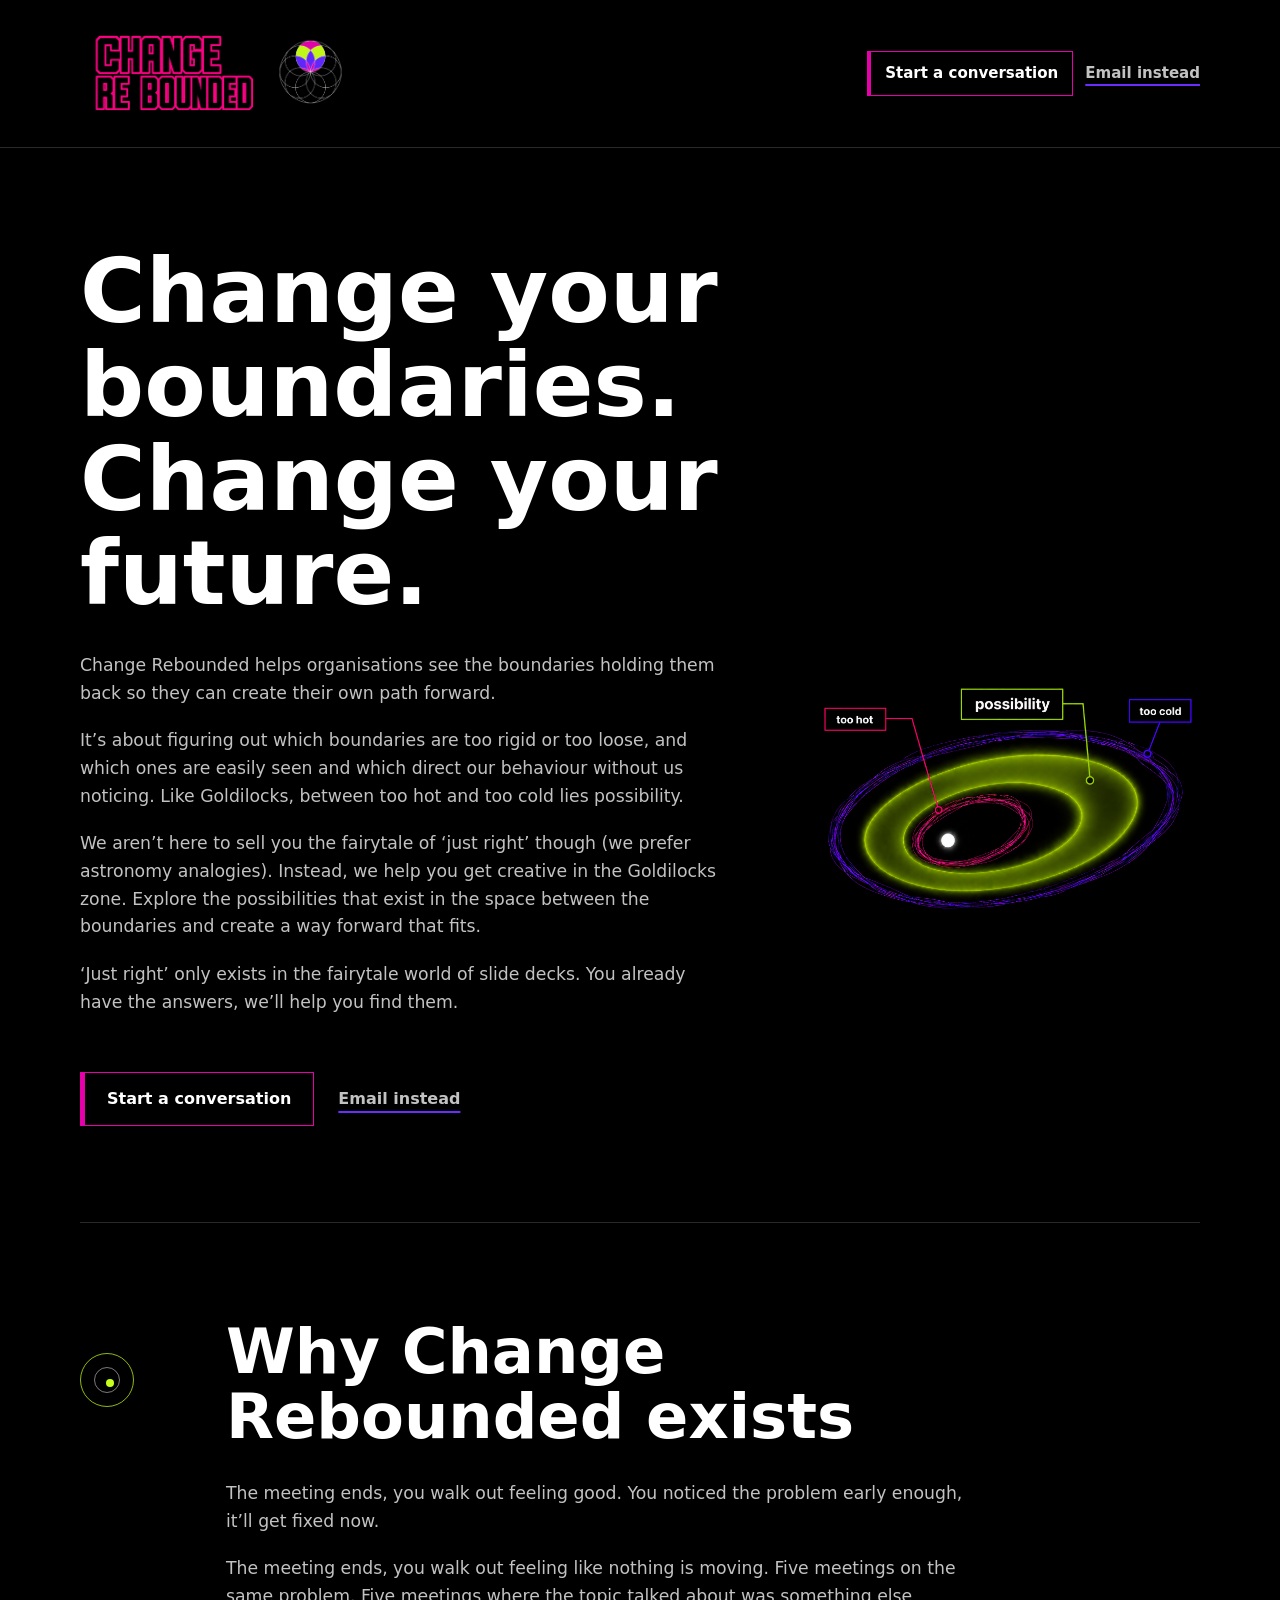
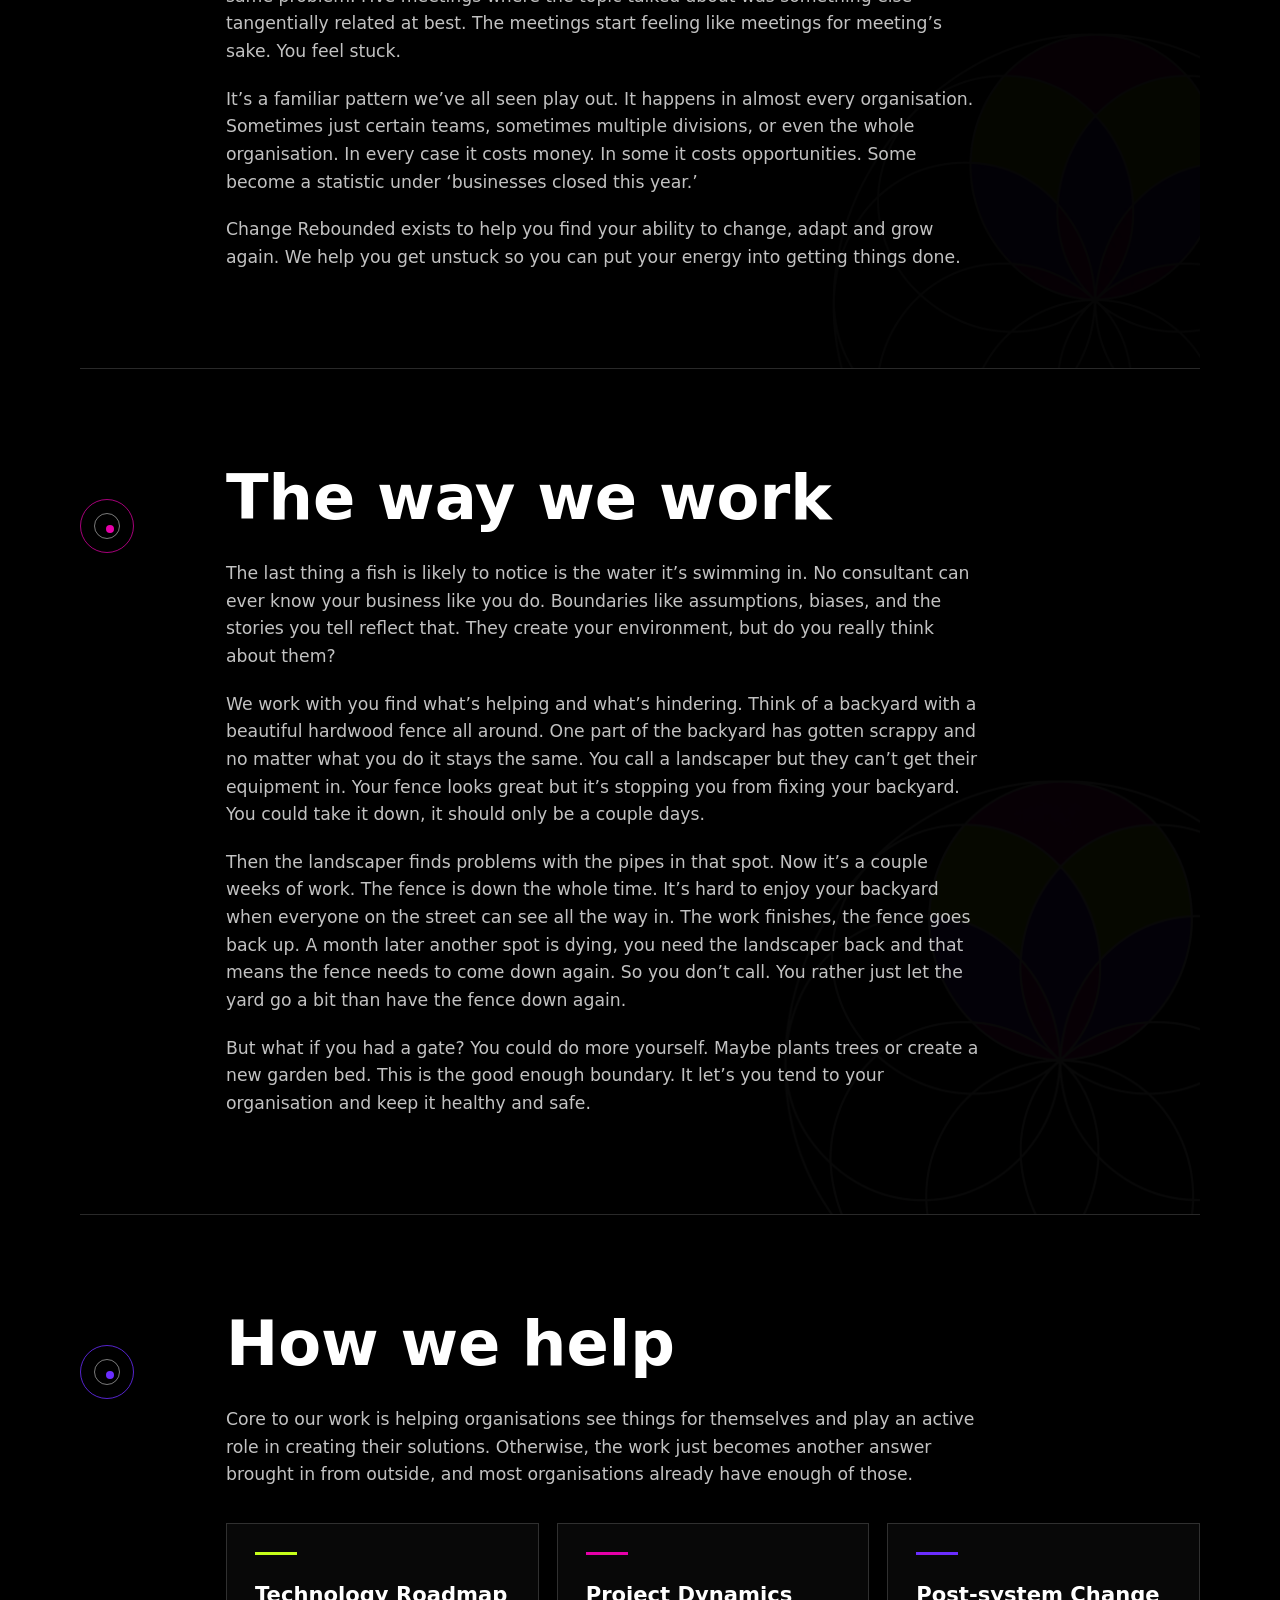
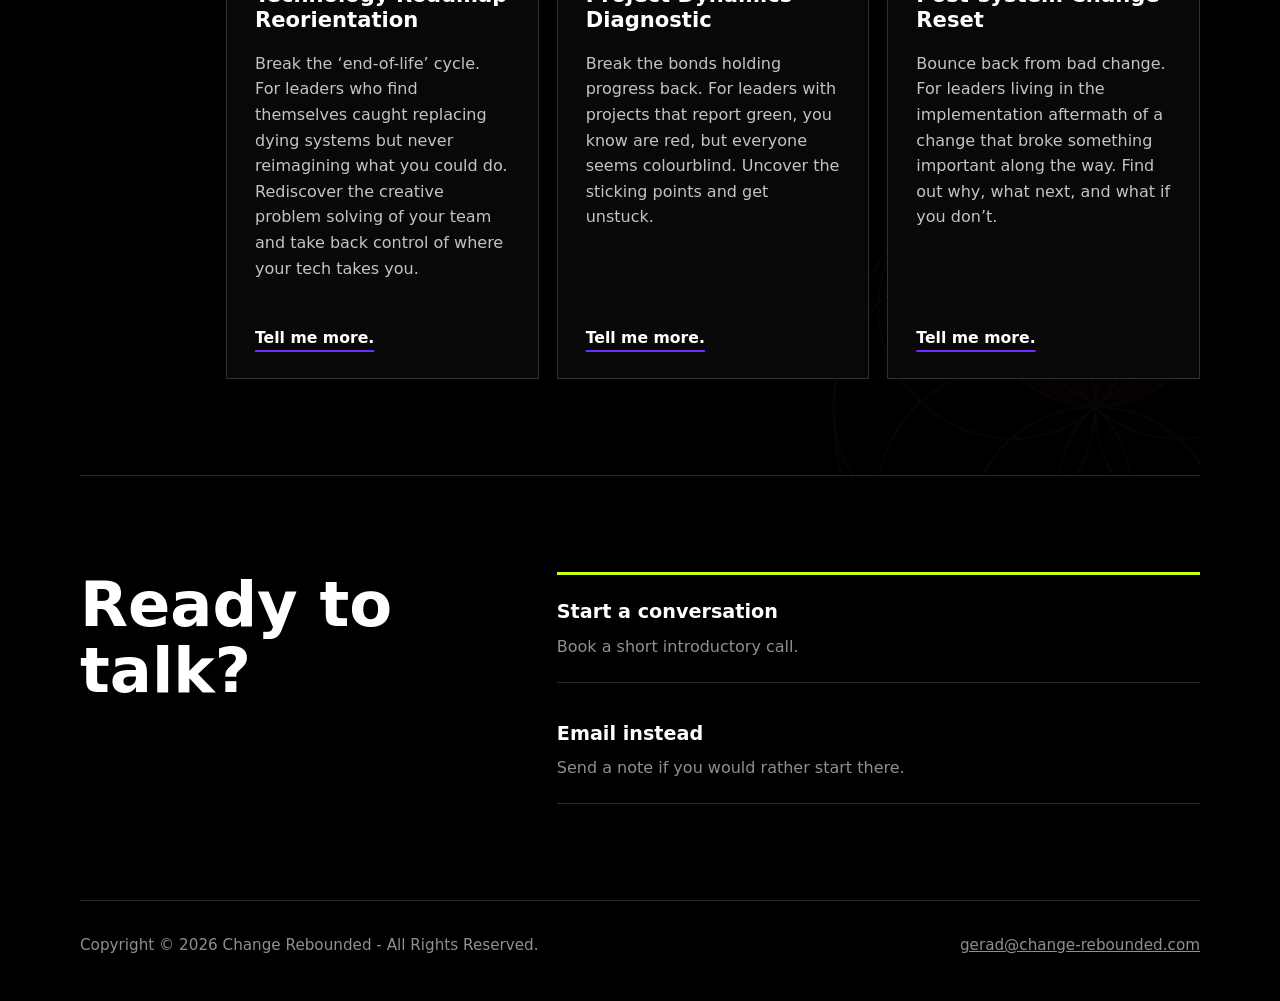
==== commit 97612f0a: "Add files via upload" ====
--- a/index.html
+++ b/index.html
@@ -3,12 +3,64 @@
   <head>
     <meta charset="utf-8">
     <meta name="viewport" content="width=device-width, initial-scale=1">
-    <meta name="description" content="Change Rebounded helps organisations see the boundaries holding them back so they can create their own path forward.">
+    <meta name="description" content="Change Rebounded helps organisations get unstuck by seeing the boundaries shaping change, technology projects and post-system resets, then finding a better way forward.">
+    <meta name="robots" content="index, follow">
     <meta property="og:title" content="Change Rebounded">
     <meta property="og:description" content="Change your boundaries. Change your future.">
     <meta property="og:type" content="website">
     <title>Change Rebounded | Change your boundaries. Change your future.</title>
+    <link rel="canonical" href="https://change-rebounded.com/">
+    <link rel="sitemap" type="application/xml" href="https://change-rebounded.com/sitemap.xml">
     <link rel="stylesheet" href="styles.css">
+    <script type="application/ld+json">
+      {
+        "@context": "https://schema.org",
+        "@type": "ProfessionalService",
+        "name": "Change Rebounded",
+        "url": "https://change-rebounded.com/",
+        "email": "gerad@change-rebounded.com",
+        "logo": "https://change-rebounded.com/images/Black%20background%20logo.png",
+        "description": "Change Rebounded helps organisations get unstuck by seeing the boundaries shaping change, technology projects and post-system resets, then finding a better way forward.",
+        "slogan": "Change your boundaries. Change your future.",
+        "knowsAbout": [
+          "change management",
+          "organisational boundaries",
+          "technology roadmap reorientation",
+          "project dynamics diagnostics",
+          "post-system change"
+        ],
+        "hasOfferCatalog": {
+          "@type": "OfferCatalog",
+          "name": "Change Rebounded services",
+          "itemListElement": [
+            {
+              "@type": "Offer",
+              "itemOffered": {
+                "@type": "Service",
+                "name": "Technology Roadmap Reorientation",
+                "description": "A service for leaders caught replacing dying systems but not reimagining what technology could help the organisation do."
+              }
+            },
+            {
+              "@type": "Offer",
+              "itemOffered": {
+                "@type": "Service",
+                "name": "Project Dynamics Diagnostic",
+                "description": "A service for leaders with projects that report green but are stuck, misread or unable to make visible progress."
+              }
+            },
+            {
+              "@type": "Offer",
+              "itemOffered": {
+                "@type": "Service",
+                "name": "Post-system Change Reset",
+                "description": "A service for leaders dealing with the aftermath of a system implementation or change that broke something important."
+              }
+            }
+          ]
+        }
+      }
+    </script>
   </head>
   <body>
     <header class="site-header">
@@ -25,30 +77,30 @@
     </header>
 
     <main>
-      <section class="hero" aria-labelledby="hero-title">
+      <section class="hero" aria-labelledby="change-your-boundaries-change-your-future">
         <div class="hero-layout">
-          <h1 class="hero-title" id="hero-title">Change your boundaries. Change your future.</h1>
-          <div class="hero-content copy">
+          <h1 class="hero-title" id="change-your-boundaries-change-your-future">Change your boundaries. Change your future.</h1>
+          <div class="hero-content">
             <p>Change Rebounded helps organisations see the boundaries holding them back so they can create their own path forward.</p>
             <p>It&rsquo;s about figuring out which boundaries are too rigid or too loose, and which ones are easily seen and which direct our behaviour without us noticing. Like Goldilocks, between too hot and too cold lies possibility.</p>
             <p>We aren&rsquo;t here to sell you the fairytale of &lsquo;just right&rsquo; though (we prefer astronomy analogies). Instead, we help you get creative in the Goldilocks zone. Explore the possibilities that exist in the space between the boundaries and create a way forward that fits.</p>
+            <figure class="hero-visual">
+              <img src="images/Goldilocks zone.png" width="1536" height="1024" alt="Goldilocks zone diagram showing possibility between boundaries that are too hot and too cold">
+            </figure>
             <p>&lsquo;Just right&rsquo; only exists in the fairytale world of slide decks. You already have the answers, we&rsquo;ll help you find them.</p>
             <div class="cta-row" aria-label="Contact options">
               <a class="button button-primary" href="https://scheduler.zoom.us/gerad-collingwood/establishing-boundaries-consult">Start a conversation</a>
               <a class="text-link" href="mailto:gerad@change-rebounded.com">Email instead</a>
             </div>
           </div>
-          <figure class="hero-visual">
-            <img src="images/Goldilocks zone.png" width="1536" height="1024" alt="Goldilocks zone diagram showing possibility between boundaries that are too hot and too cold">
-          </figure>
         </div>
       </section>
 
-      <section class="section-panel" aria-labelledby="why-title">
+      <section class="section-panel" aria-labelledby="why-change-rebounded-exists">
         <div class="section-layout">
           <div class="section-kicker" aria-hidden="true"></div>
           <div class="copy">
-            <h2 id="why-title">Why Change Rebounded exists</h2>
+            <h2 id="why-change-rebounded-exists">Why Change Rebounded exists</h2>
             <p>The meeting ends, you walk out feeling good. You noticed the problem early enough, it&rsquo;ll get fixed now.</p>
             <p>The meeting ends, you walk out feeling like nothing is moving. Five meetings on the same problem. Five meetings where the topic talked about was something else tangentially related at best. The meetings start feeling like meetings for meeting&rsquo;s sake. You feel stuck.</p>
             <p>It&rsquo;s a familiar pattern we&rsquo;ve all seen play out. It happens in almost every organisation. Sometimes just certain teams, sometimes multiple divisions, or even the whole organisation. In every case it costs money. In some it costs opportunities. Some become a statistic under &lsquo;businesses closed this year.&rsquo;</p>
@@ -57,55 +109,58 @@
         </div>
       </section>
 
-      <section class="section-panel work-section" aria-labelledby="work-title">
+      <section class="section-panel work-section" aria-labelledby="the-way-we-work">
         <div class="section-layout">
           <div class="section-kicker section-kicker-fuchsia" aria-hidden="true"></div>
           <div class="copy">
-            <h2 id="work-title">The way we work</h2>
-            <p>The last thing a fish is likely to notice is the water it&rsquo;s swimming in. No consultant can ever know your business like you do. Boundaries like assumptions, biases, and the stories you tell are a reflection of that. But like the fish, you might not notice them.</p>
-            <p>We work with you find the boundaries that are helping, and the boundaries that might not be. Think of a backyard with a beautiful hardwood fence all around. One part of the backyard has gotten scrappy and no matter what you do it stays the same. You call a landscaper but they can&rsquo;t get their equipment in. Your fence looks great but it&rsquo;s stopping you from fixing your backyard. You could take it down, it should only be a couple days.</p>
+            <h2 id="the-way-we-work">The way we work</h2>
+            <p>The last thing a fish is likely to notice is the water it&rsquo;s swimming in. No consultant can ever know your business like you do. Boundaries like assumptions, biases, and the stories you tell reflect that. They create your environment, but do you really think about them?</p>
+            <p>We work with you find what&rsquo;s helping and what&rsquo;s hindering. Think of a backyard with a beautiful hardwood fence all around. One part of the backyard has gotten scrappy and no matter what you do it stays the same. You call a landscaper but they can&rsquo;t get their equipment in. Your fence looks great but it&rsquo;s stopping you from fixing your backyard. You could take it down, it should only be a couple days.</p>
             <p>Then the landscaper finds problems with the pipes in that spot. Now it&rsquo;s a couple weeks of work. The fence is down the whole time. It&rsquo;s hard to enjoy your backyard when everyone on the street can see all the way in. The work finishes, the fence goes back up. A month later another spot is dying, you need the landscaper back and that means the fence needs to come down again. So you don&rsquo;t call. You rather just let the yard go a bit than have the fence down again.</p>
             <p>But what if you had a gate? You could do more yourself. Maybe plants trees or create a new garden bed. This is the good enough boundary. It let&rsquo;s you tend to your organisation and keep it healthy and safe.</p>
           </div>
         </div>
       </section>
 
-      <section class="section-panel services-section" aria-labelledby="help-title">
+      <section class="section-panel services-section" aria-labelledby="how-we-help">
         <div class="section-layout">
           <div class="section-kicker section-kicker-violet" aria-hidden="true"></div>
           <div>
             <div class="copy">
-              <h2 id="help-title">How we help</h2>
+              <h2 id="how-we-help">How we help</h2>
               <p>Core to our work is helping organisations see things for themselves and play an active role in creating their solutions. Otherwise, the work just becomes another answer brought in from outside, and most organisations already have enough of those.</p>
             </div>
 
             <div class="service-grid" aria-label="Services">
-              <article class="service-card">
+              <article class="service-card" id="technology-roadmap-reorientation">
                 <div class="service-accent" aria-hidden="true"></div>
-                <h3>Boundary Workshop</h3>
-                <p>A full day experiential learning workshop that gives leaders and teams a understanding of how boundaries shape our behaviours, decisions, and ability to change.</p>
+                <h3>Technology Roadmap Reorientation</h3>
+                <p>Break the &lsquo;end-of-life&rsquo; cycle. For leaders who find themselves caught replacing dying systems but never reimagining what you could do. Rediscover the creative problem solving of your team and take back control of where your tech takes you.</p>
+                <a class="service-action" href="mailto:gerad@change-rebounded.com?subject=Tell%20me%20more%20about%20Technology%20Roadmap%20Reorientation" aria-label="Tell me more about Technology Roadmap Reorientation">Tell me more.</a>
               </article>
 
-              <article class="service-card">
+              <article class="service-card" id="project-dynamics-diagnostic">
                 <div class="service-accent service-accent-fuchsia" aria-hidden="true"></div>
-                <h3>Boundary Diagnostic</h3>
-                <p>A two-week engagement focused on uncovering how boundaries are showing up and their role in helping or hindering the organisation&rsquo;s ability to change.</p>
+                <h3>Project Dynamics Diagnostic</h3>
+                <p>Break the bonds holding progress back. For leaders with projects that report green, you know are red, but everyone seems colourblind. Uncover the sticking points and get unstuck.</p>
+                <a class="service-action" href="mailto:gerad@change-rebounded.com?subject=Tell%20me%20more%20about%20Project%20Dynamics%20Diagnostic" aria-label="Tell me more about Project Dynamics Diagnostic">Tell me more.</a>
               </article>
 
-              <article class="service-card">
+              <article class="service-card" id="post-system-change-reset">
                 <div class="service-accent service-accent-violet" aria-hidden="true"></div>
-                <h3>Zone Re-bounding</h3>
-                <p>Find your Goldilocks zone. In-depth work with a limited number of clients each year to facilitate the redrawing of boundaries, get you unstuck, and find your way forward.</p>
+                <h3>Post-system Change Reset</h3>
+                <p>Bounce back from bad change. For leaders living in the implementation aftermath of a change that broke something important along the way. Find out why, what next, and what if you don&rsquo;t.</p>
+                <a class="service-action" href="mailto:gerad@change-rebounded.com?subject=Tell%20me%20more%20about%20Post-system%20Change%20Reset" aria-label="Tell me more about Post-system Change Reset">Tell me more.</a>
               </article>
             </div>
           </div>
         </div>
       </section>
 
-      <section class="talk-section" aria-labelledby="talk-title">
+      <section class="talk-section" aria-labelledby="ready-to-talk">
         <div class="talk-inner">
           <div>
-            <h2 id="talk-title">Ready to talk?</h2>
+            <h2 id="ready-to-talk">Ready to talk?</h2>
           </div>
           <div class="talk-actions">
             <a class="talk-link" href="https://scheduler.zoom.us/gerad-collingwood/establishing-boundaries-consult">
--- a/styles.css
+++ b/styles.css
@@ -132,6 +132,12 @@
   padding: 96px 0;
 }
 
+h1[id],
+h2[id],
+.service-card[id] {
+  scroll-margin-top: 118px;
+}
+
 .hero {
   position: relative;
   min-height: 78vh;
@@ -141,29 +147,24 @@
 
 .hero-layout {
   width: 100%;
+}
+
+.hero-content {
   display: grid;
   grid-template-columns: minmax(0, 1.25fr) minmax(300px, 0.75fr);
-  grid-template-rows: auto auto;
   column-gap: clamp(40px, 6vw, 76px);
-  row-gap: 0;
   align-items: start;
-}
-
-.hero-content {
-  grid-column: 1;
-  grid-row: 2;
   position: relative;
   z-index: 1;
 }
 
-.hero-title {
-  grid-column: 1 / -1;
-  grid-row: 1;
+.hero-content > :not(.hero-visual) {
+  grid-column: 1;
 }
 
 .hero-visual {
   grid-column: 2;
-  grid-row: 2;
+  grid-row: 1 / span 5;
   width: 100%;
   max-width: 430px;
   margin: 0;
@@ -366,6 +367,8 @@
   padding: 28px;
   border: 1px solid var(--fine-line);
   background: var(--near-black);
+  display: flex;
+  flex-direction: column;
 }
 
 .service-accent {
@@ -386,6 +389,24 @@
 .service-card p {
   color: var(--soft-white);
   font-size: 1rem;
+}
+
+.service-action {
+  width: fit-content;
+  margin-top: auto;
+  padding-top: 24px;
+  color: var(--white);
+  font-size: 0.98rem;
+  font-weight: 800;
+  text-decoration: underline;
+  text-decoration-color: var(--deep-violet);
+  text-decoration-thickness: 2px;
+  text-underline-offset: 7px;
+}
+
+.service-action:hover {
+  color: var(--acid-lime);
+  text-decoration-color: var(--acid-lime);
 }
 
 .talk-section {
@@ -453,10 +474,9 @@
 }
 
 @media (max-width: 960px) {
-  .hero-layout {
+  .hero-content {
     grid-template-columns: minmax(0, 1fr) minmax(260px, 0.6fr);
     column-gap: 36px;
-    row-gap: 0;
   }
 
   .hero-visual {
@@ -530,15 +550,13 @@
     padding-top: 72px;
   }
 
-  .hero-layout {
+  .hero-content {
     grid-template-columns: 1fr;
-    grid-template-rows: auto;
     column-gap: 0;
     row-gap: 0;
   }
 
-  .hero-title,
-  .hero-content,
+  .hero-content > :not(.hero-visual),
   .hero-visual {
     grid-column: 1;
     grid-row: auto;
@@ -547,7 +565,7 @@
   .hero-visual {
     width: min(100%, 520px);
     max-width: none;
-    margin-top: 44px;
+    margin: 32px auto 1.25rem;
     justify-self: center;
   }
 
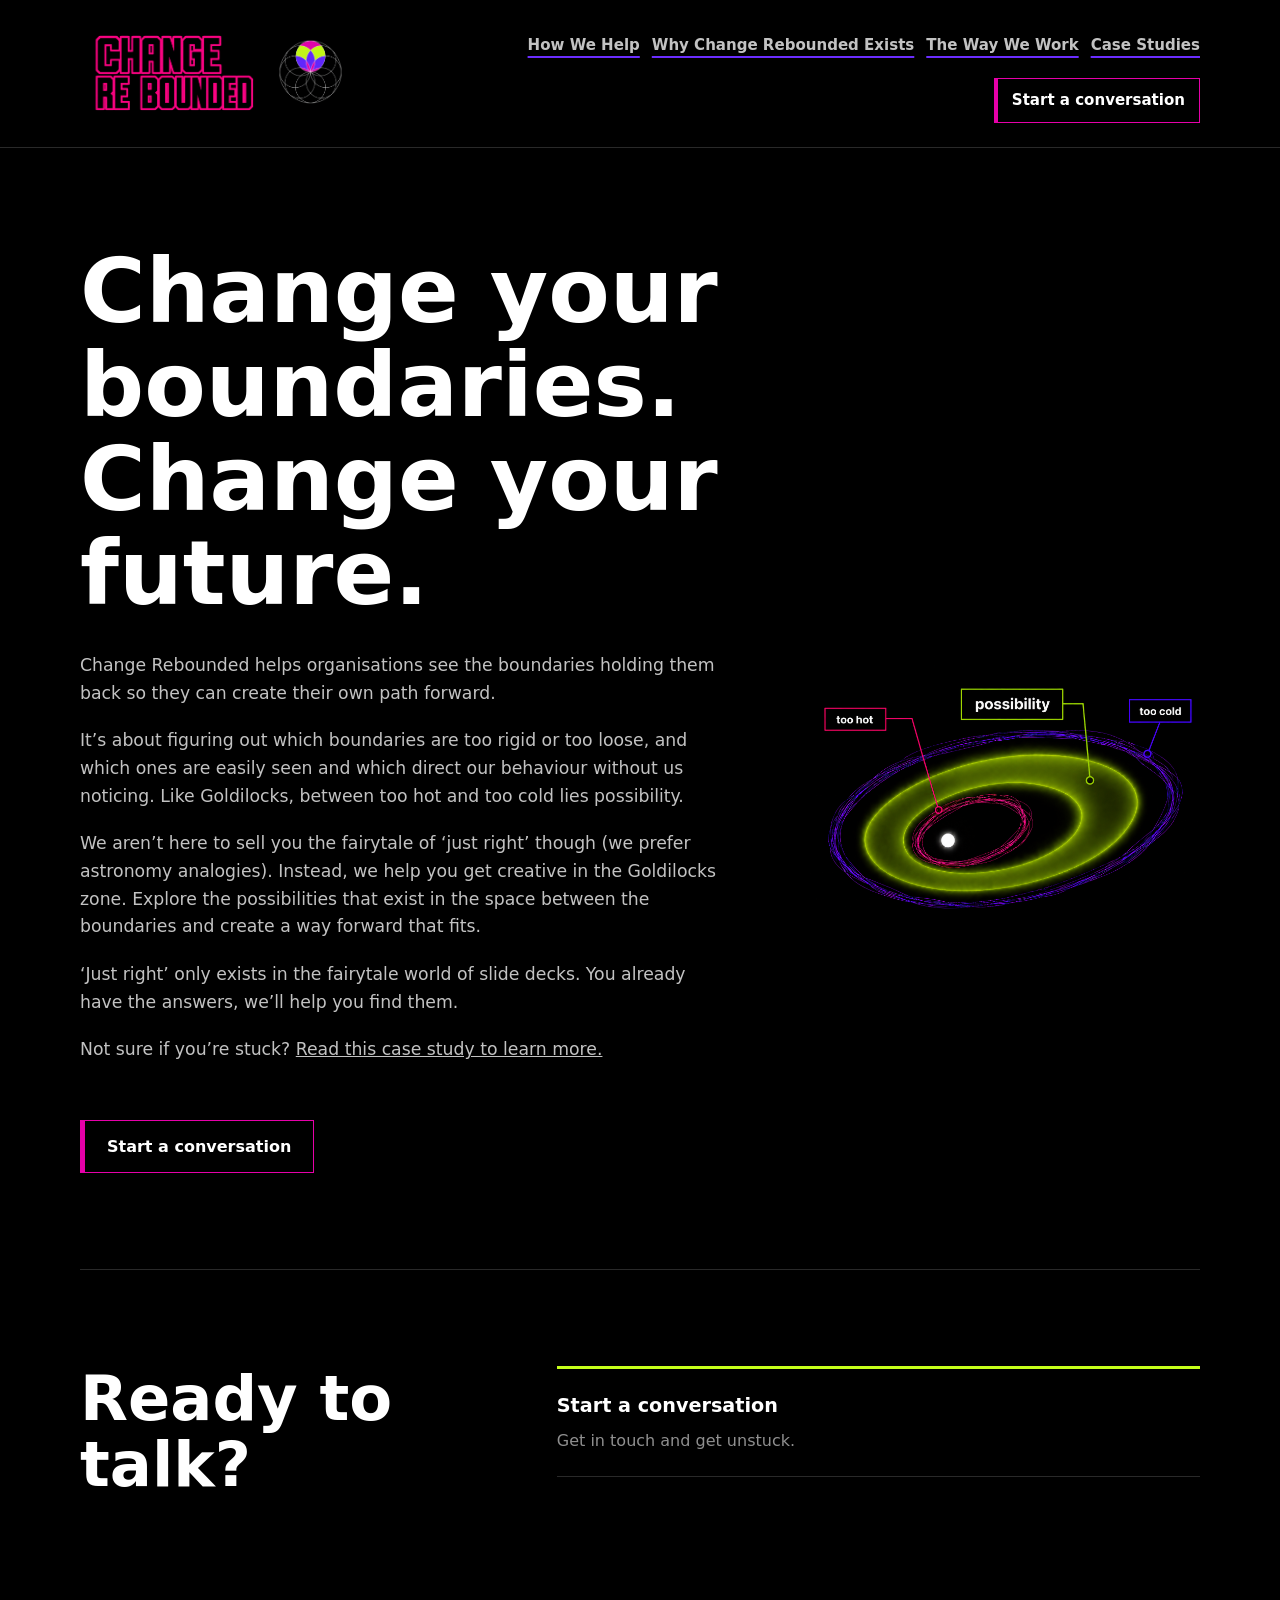
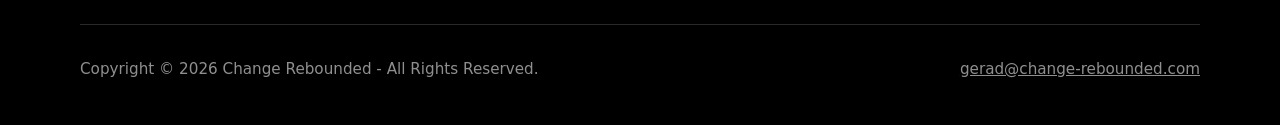
==== commit 43c35fa5: "Add files via upload" ====
--- a/index.html
+++ b/index.html
@@ -19,7 +19,7 @@
         "name": "Change Rebounded",
         "url": "https://change-rebounded.com/",
         "email": "gerad@change-rebounded.com",
-        "logo": "https://change-rebounded.com/images/Black%20background%20logo.png",
+        "logo": "https://change-rebounded.com/images/Black%20background%20logo%20transparent.png",
         "description": "Change Rebounded helps organisations get unstuck by seeing the boundaries shaping change, technology projects and post-system resets, then finding a better way forward.",
         "slogan": "Change your boundaries. Change your future.",
         "knowsAbout": [
@@ -37,8 +37,8 @@
               "@type": "Offer",
               "itemOffered": {
                 "@type": "Service",
-                "name": "Technology Roadmap Reorientation",
-                "description": "A service for leaders caught replacing dying systems but not reimagining what technology could help the organisation do."
+                "name": "The Pre-ject",
+                "description": "A service for leaders who want to use limited budgets wisely and make sure they are solving the right problem before kicking off a project."
               }
             },
             {
@@ -47,6 +47,14 @@
                 "@type": "Service",
                 "name": "Project Dynamics Diagnostic",
                 "description": "A service for leaders with projects that report green but are stuck, misread or unable to make visible progress."
+              }
+            },
+            {
+              "@type": "Offer",
+              "itemOffered": {
+                "@type": "Service",
+                "name": "Technology Roadmap Reorientation",
+                "description": "A service for leaders caught replacing dying systems but not reimagining what technology could help the organisation do."
               }
             },
             {
@@ -65,14 +73,17 @@
   <body>
     <header class="site-header">
       <div class="header-inner" aria-label="Change Rebounded">
-        <div class="brand" aria-label="Change Rebounded">
+        <a class="brand" href="index.html" aria-label="Change Rebounded home">
           <img class="brand-wordmark" src="images/Wordmark black background.png" alt="Change Rebounded">
-          <img class="brand-mark" src="images/Black background logo.png" alt="Change Rebounded">
-        </div>
-        <div class="header-actions" aria-label="Contact options">
-          <a class="header-link header-link-primary" href="https://scheduler.zoom.us/gerad-collingwood/establishing-boundaries-consult">Start a conversation</a>
-          <a class="header-link" href="mailto:gerad@change-rebounded.com">Email instead</a>
-        </div>
+          <img class="brand-mark" src="images/Black background logo transparent.png" alt="Change Rebounded">
+        </a>
+        <nav class="header-actions" aria-label="Primary navigation">
+          <a class="header-link" href="how-we-help.html">How We Help</a>
+          <a class="header-link" href="why-change-rebounded-exists.html">Why Change Rebounded Exists</a>
+          <a class="header-link" href="the-way-we-work.html">The Way We Work</a>
+          <a class="header-link" href="case-studies.html">Case Studies</a>
+          <a class="header-link header-link-primary" href="mailto:gerad@change-rebounded.com">Start a conversation</a>
+        </nav>
       </div>
     </header>
 
@@ -88,70 +99,9 @@
               <img src="images/Goldilocks zone.png" width="1536" height="1024" alt="Goldilocks zone diagram showing possibility between boundaries that are too hot and too cold">
             </figure>
             <p>&lsquo;Just right&rsquo; only exists in the fairytale world of slide decks. You already have the answers, we&rsquo;ll help you find them.</p>
+            <p>Not sure if you&rsquo;re stuck? <a href="case-studies.html">Read this case study to learn more.</a></p>
             <div class="cta-row" aria-label="Contact options">
-              <a class="button button-primary" href="https://scheduler.zoom.us/gerad-collingwood/establishing-boundaries-consult">Start a conversation</a>
-              <a class="text-link" href="mailto:gerad@change-rebounded.com">Email instead</a>
-            </div>
-          </div>
-        </div>
-      </section>
-
-      <section class="section-panel" aria-labelledby="why-change-rebounded-exists">
-        <div class="section-layout">
-          <div class="section-kicker" aria-hidden="true"></div>
-          <div class="copy">
-            <h2 id="why-change-rebounded-exists">Why Change Rebounded exists</h2>
-            <p>The meeting ends, you walk out feeling good. You noticed the problem early enough, it&rsquo;ll get fixed now.</p>
-            <p>The meeting ends, you walk out feeling like nothing is moving. Five meetings on the same problem. Five meetings where the topic talked about was something else tangentially related at best. The meetings start feeling like meetings for meeting&rsquo;s sake. You feel stuck.</p>
-            <p>It&rsquo;s a familiar pattern we&rsquo;ve all seen play out. It happens in almost every organisation. Sometimes just certain teams, sometimes multiple divisions, or even the whole organisation. In every case it costs money. In some it costs opportunities. Some become a statistic under &lsquo;businesses closed this year.&rsquo;</p>
-            <p>Change Rebounded exists to help you find your ability to change, adapt and grow again. We help you get unstuck so you can put your energy into getting things done.</p>
-          </div>
-        </div>
-      </section>
-
-      <section class="section-panel work-section" aria-labelledby="the-way-we-work">
-        <div class="section-layout">
-          <div class="section-kicker section-kicker-fuchsia" aria-hidden="true"></div>
-          <div class="copy">
-            <h2 id="the-way-we-work">The way we work</h2>
-            <p>The last thing a fish is likely to notice is the water it&rsquo;s swimming in. No consultant can ever know your business like you do. Boundaries like assumptions, biases, and the stories you tell reflect that. They create your environment, but do you really think about them?</p>
-            <p>We work with you find what&rsquo;s helping and what&rsquo;s hindering. Think of a backyard with a beautiful hardwood fence all around. One part of the backyard has gotten scrappy and no matter what you do it stays the same. You call a landscaper but they can&rsquo;t get their equipment in. Your fence looks great but it&rsquo;s stopping you from fixing your backyard. You could take it down, it should only be a couple days.</p>
-            <p>Then the landscaper finds problems with the pipes in that spot. Now it&rsquo;s a couple weeks of work. The fence is down the whole time. It&rsquo;s hard to enjoy your backyard when everyone on the street can see all the way in. The work finishes, the fence goes back up. A month later another spot is dying, you need the landscaper back and that means the fence needs to come down again. So you don&rsquo;t call. You rather just let the yard go a bit than have the fence down again.</p>
-            <p>But what if you had a gate? You could do more yourself. Maybe plants trees or create a new garden bed. This is the good enough boundary. It let&rsquo;s you tend to your organisation and keep it healthy and safe.</p>
-          </div>
-        </div>
-      </section>
-
-      <section class="section-panel services-section" aria-labelledby="how-we-help">
-        <div class="section-layout">
-          <div class="section-kicker section-kicker-violet" aria-hidden="true"></div>
-          <div>
-            <div class="copy">
-              <h2 id="how-we-help">How we help</h2>
-              <p>Core to our work is helping organisations see things for themselves and play an active role in creating their solutions. Otherwise, the work just becomes another answer brought in from outside, and most organisations already have enough of those.</p>
-            </div>
-
-            <div class="service-grid" aria-label="Services">
-              <article class="service-card" id="technology-roadmap-reorientation">
-                <div class="service-accent" aria-hidden="true"></div>
-                <h3>Technology Roadmap Reorientation</h3>
-                <p>Break the &lsquo;end-of-life&rsquo; cycle. For leaders who find themselves caught replacing dying systems but never reimagining what you could do. Rediscover the creative problem solving of your team and take back control of where your tech takes you.</p>
-                <a class="service-action" href="mailto:gerad@change-rebounded.com?subject=Tell%20me%20more%20about%20Technology%20Roadmap%20Reorientation" aria-label="Tell me more about Technology Roadmap Reorientation">Tell me more.</a>
-              </article>
-
-              <article class="service-card" id="project-dynamics-diagnostic">
-                <div class="service-accent service-accent-fuchsia" aria-hidden="true"></div>
-                <h3>Project Dynamics Diagnostic</h3>
-                <p>Break the bonds holding progress back. For leaders with projects that report green, you know are red, but everyone seems colourblind. Uncover the sticking points and get unstuck.</p>
-                <a class="service-action" href="mailto:gerad@change-rebounded.com?subject=Tell%20me%20more%20about%20Project%20Dynamics%20Diagnostic" aria-label="Tell me more about Project Dynamics Diagnostic">Tell me more.</a>
-              </article>
-
-              <article class="service-card" id="post-system-change-reset">
-                <div class="service-accent service-accent-violet" aria-hidden="true"></div>
-                <h3>Post-system Change Reset</h3>
-                <p>Bounce back from bad change. For leaders living in the implementation aftermath of a change that broke something important along the way. Find out why, what next, and what if you don&rsquo;t.</p>
-                <a class="service-action" href="mailto:gerad@change-rebounded.com?subject=Tell%20me%20more%20about%20Post-system%20Change%20Reset" aria-label="Tell me more about Post-system Change Reset">Tell me more.</a>
-              </article>
+              <a class="button button-primary" href="mailto:gerad@change-rebounded.com">Start a conversation</a>
             </div>
           </div>
         </div>
@@ -163,13 +113,9 @@
             <h2 id="ready-to-talk">Ready to talk?</h2>
           </div>
           <div class="talk-actions">
-            <a class="talk-link" href="https://scheduler.zoom.us/gerad-collingwood/establishing-boundaries-consult">
+            <a class="talk-link" href="mailto:gerad@change-rebounded.com">
               <span>Start a conversation</span>
-              <span>Book a short introductory call.</span>
-            </a>
-            <a class="talk-link" href="mailto:gerad@change-rebounded.com">
-              <span>Email instead</span>
-              <span>Send a note if you would rather start there.</span>
+              <span>Get in touch and get unstuck.</span>
             </a>
           </div>
         </div>
--- a/styles.css
+++ b/styles.css
@@ -1,5 +1,6 @@
 :root {
   --black: #000000;
+  --site-bg: #000000;
   --white: #ffffff;
   --acid-lime: #c6ff1a;
   --vivid-fuchsia: #e600a9;
@@ -9,6 +10,8 @@
   --muted-white: rgba(255, 255, 255, 0.56);
   --fine-line: rgba(255, 255, 255, 0.16);
   --max-page: 1120px;
+  --header-height: 106px;
+  --anchor-offset: 1.5rem;
 }
 
 * {
@@ -16,14 +19,16 @@
 }
 
 html {
-  background: var(--black);
+  background: var(--site-bg);
   color-scheme: dark;
+  scroll-behavior: smooth;
+  scroll-padding-top: calc(var(--header-height) + var(--anchor-offset));
 }
 
 body {
   min-width: 320px;
   margin: 0;
-  background: var(--black);
+  background: var(--site-bg);
   color: var(--white);
   font-family: system-ui, -apple-system, BlinkMacSystemFont, "Segoe UI", Roboto, Helvetica, Arial, sans-serif;
   font-size: 1rem;
@@ -53,6 +58,7 @@
   padding: 0 24px;
   border-bottom: 1px solid var(--fine-line);
   background: rgba(0, 0, 0, 0.94);
+  backdrop-filter: blur(12px);
 }
 
 .header-inner {
@@ -70,6 +76,7 @@
   align-items: center;
   flex: 0 0 auto;
   gap: 14px;
+  text-decoration: none;
 }
 
 .brand-mark {
@@ -84,6 +91,7 @@
 }
 
 .header-actions {
+  min-width: 0;
   display: flex;
   flex-wrap: wrap;
   align-items: center;
@@ -100,6 +108,7 @@
   color: var(--soft-white);
   font-size: 0.94rem;
   font-weight: 750;
+  white-space: nowrap;
   text-decoration: underline;
   text-decoration-color: var(--deep-violet);
   text-decoration-thickness: 2px;
@@ -119,6 +128,11 @@
   text-decoration-color: var(--acid-lime);
 }
 
+.header-link[aria-current="page"] {
+  color: var(--white);
+  text-decoration-color: var(--acid-lime);
+}
+
 .header-link-primary:hover {
   border-color: var(--acid-lime);
 }
@@ -132,10 +146,18 @@
   padding: 96px 0;
 }
 
-h1[id],
-h2[id],
-.service-card[id] {
-  scroll-margin-top: 118px;
+[id] {
+  scroll-margin-top: calc(var(--header-height) + var(--anchor-offset));
+}
+
+.section-anchor {
+  position: absolute;
+  top: 0;
+  left: 0;
+  width: 1px;
+  height: 1px;
+  overflow: hidden;
+  pointer-events: none;
 }
 
 .hero {
@@ -191,6 +213,10 @@
 h2 {
   letter-spacing: 0;
   line-height: 1.05;
+}
+
+h2 {
+  position: relative;
 }
 
 h1 {
@@ -280,7 +306,7 @@
   bottom: -240px;
   width: 590px;
   aspect-ratio: 1;
-  background-image: url("images/Black%20background%20logo.png");
+  background-image: url("images/Black%20background%20logo%20transparent.png");
   background-repeat: no-repeat;
   background-size: contain;
   opacity: 0.022;
@@ -358,7 +384,7 @@
 
 .service-grid {
   display: grid;
-  grid-template-columns: repeat(3, minmax(0, 1fr));
+  grid-template-columns: repeat(2, minmax(0, 1fr));
   gap: 18px;
 }
 
@@ -452,6 +478,82 @@
   color: var(--acid-lime);
 }
 
+.case-study-intro {
+  min-height: 46vh;
+  display: flex;
+  align-items: center;
+  padding-bottom: 72px;
+}
+
+.case-study-heading {
+  max-width: 920px;
+}
+
+.case-study-subtitle {
+  max-width: 760px;
+  color: var(--soft-white);
+  font-size: 1.32rem;
+}
+
+.case-study-body-section {
+  padding: 96px 0;
+}
+
+.case-study-content {
+  max-width: 760px;
+}
+
+.case-study-content h2 {
+  margin-bottom: 34px;
+}
+
+.case-study-deck {
+  max-width: 760px;
+}
+
+.case-study-deck {
+  margin-bottom: 2rem;
+  color: var(--soft-white);
+  font-size: 1.32rem;
+}
+
+.case-study-figure {
+  margin: 48px 0;
+}
+
+.case-study-figure img {
+  width: 100%;
+  height: auto;
+  background: var(--white);
+}
+
+.case-study-figure-fuchsia img {
+  border: 2pt solid var(--vivid-fuchsia);
+}
+
+.case-study-figure-green img {
+  border: 2pt solid var(--acid-lime);
+}
+
+.case-study-list {
+  margin: 0 0 1.25rem;
+  padding-left: 1.45rem;
+  color: var(--soft-white);
+  font-size: 1.08rem;
+}
+
+.case-study-list li + li {
+  margin-top: 0.5rem;
+}
+
+.case-study-cta p {
+  max-width: 620px;
+}
+
+.page-section {
+  padding-top: 108px;
+}
+
 .site-footer {
   width: min(100% - 48px, var(--max-page));
   margin: 0 auto;
@@ -500,7 +602,28 @@
   }
 }
 
+@media (max-width: 1100px) {
+  :root {
+    --header-height: 170px;
+  }
+
+  .header-inner {
+    align-items: flex-start;
+    flex-direction: column;
+    gap: 12px;
+  }
+
+  .header-actions {
+    width: 100%;
+    justify-content: flex-start;
+  }
+}
+
 @media (max-width: 760px) {
+  :root {
+    --header-height: 260px;
+  }
+
   body {
     background: var(--black);
   }
@@ -624,9 +747,33 @@
   .service-card {
     padding: 24px;
   }
+
+  .case-study-intro {
+    min-height: auto;
+    padding-top: 72px;
+    padding-bottom: 72px;
+  }
+
+  .case-study-body-section {
+    padding: 72px 0;
+  }
+
+  .case-study-subtitle,
+  .case-study-deck,
+  .case-study-list {
+    font-size: 1.02rem;
+  }
+
+  .case-study-figure {
+    margin: 36px 0;
+  }
 }
 
 @media (max-width: 430px) {
+  :root {
+    --header-height: 300px;
+  }
+
   h1 {
     font-size: 2.7rem;
   }
@@ -644,7 +791,15 @@
   }
 
   .header-link {
-    font-size: 0.9rem;
+    min-height: 38px;
+    padding-top: 6px;
+    padding-bottom: 6px;
+    font-size: 0.86rem;
+  }
+
+  .header-link-primary {
+    padding-right: 12px;
+    padding-left: 12px;
   }
 
   .button-primary {
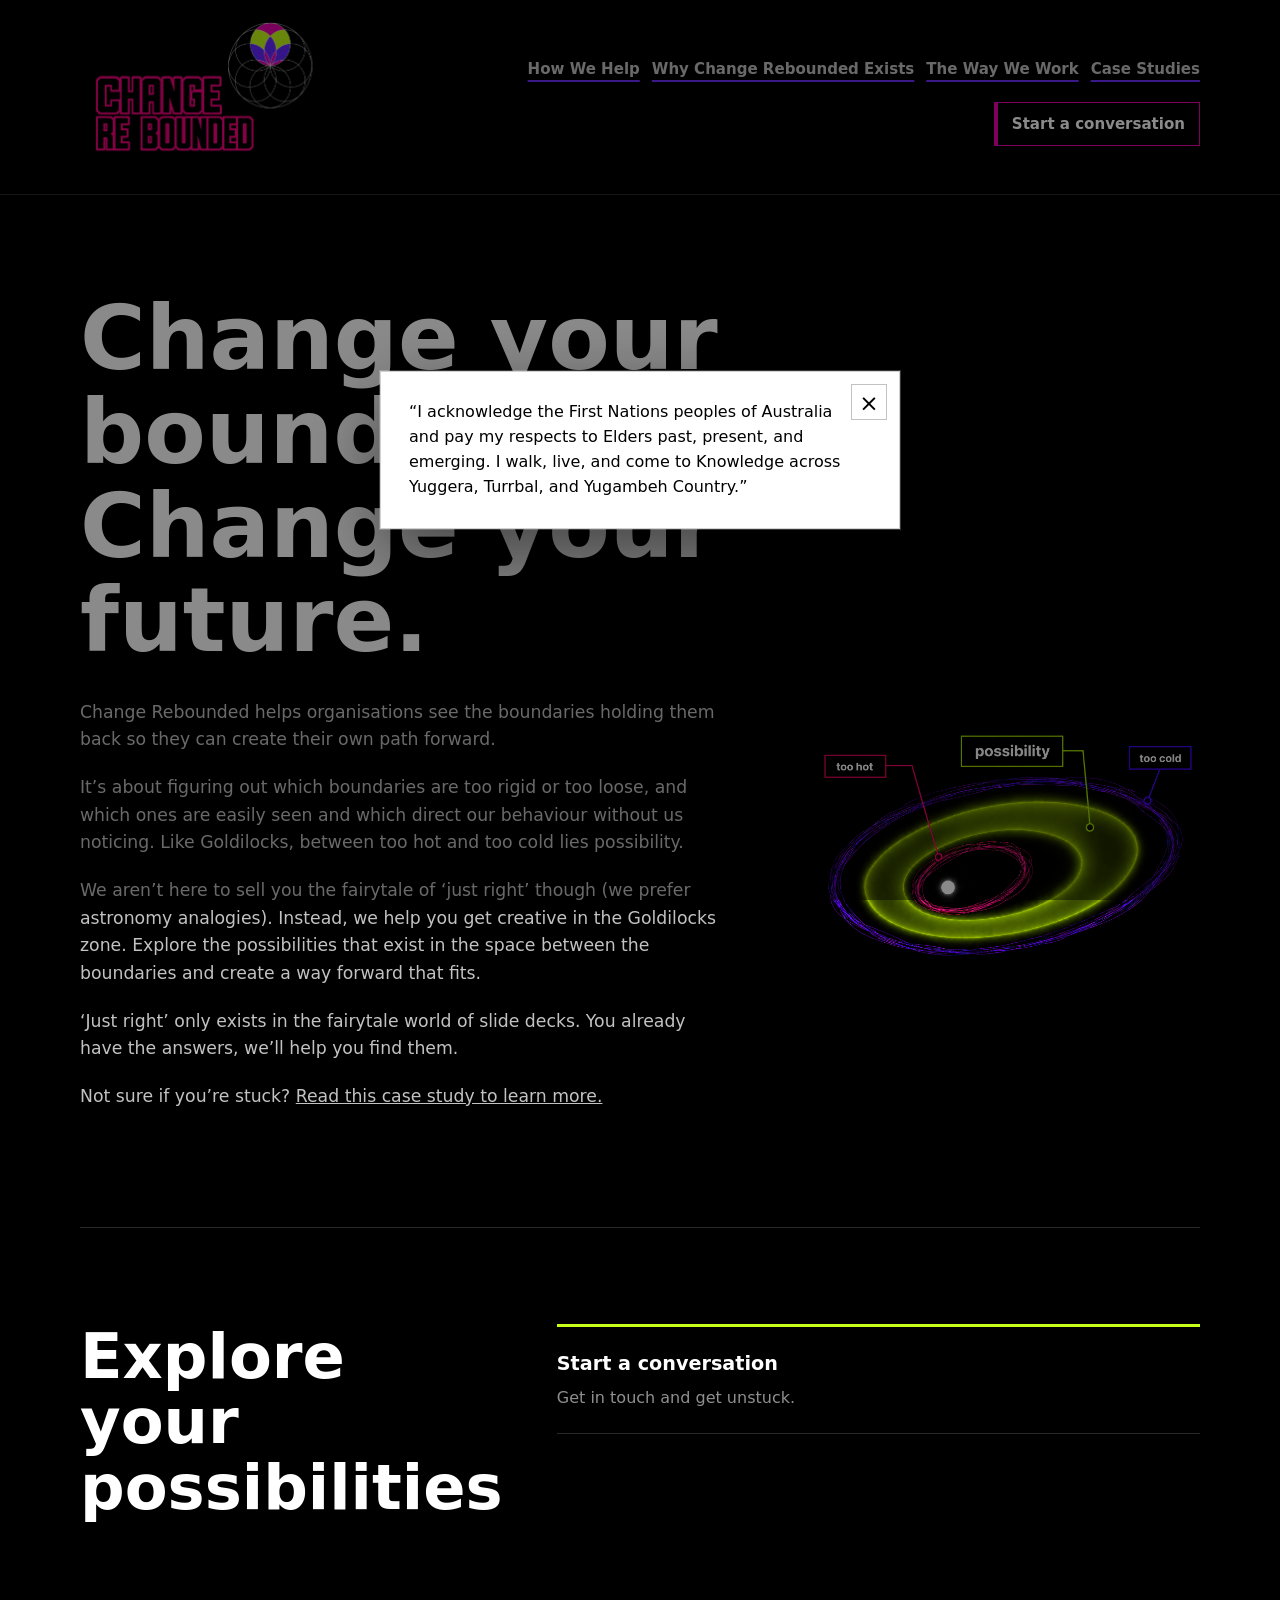
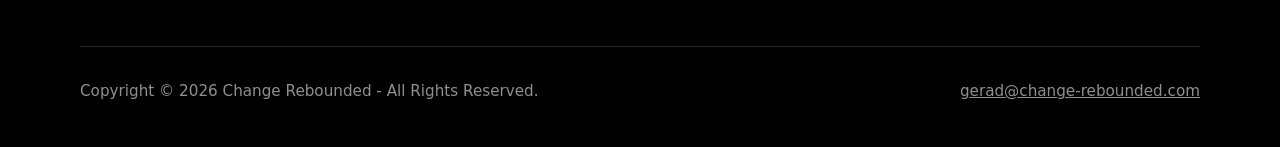
==== commit b45a07d7: "Add files via upload" ====
--- a/index.html
+++ b/index.html
@@ -19,7 +19,7 @@
         "name": "Change Rebounded",
         "url": "https://change-rebounded.com/",
         "email": "gerad@change-rebounded.com",
-        "logo": "https://change-rebounded.com/images/Black%20background%20logo%20transparent.png",
+        "logo": "https://change-rebounded.com/images/Combined%20logo%20transparent%20black%20background.png",
         "description": "Change Rebounded helps organisations get unstuck by seeing the boundaries shaping change, technology projects and post-system resets, then finding a better way forward.",
         "slogan": "Change your boundaries. Change your future.",
         "knowsAbout": [
@@ -71,11 +71,19 @@
     </script>
   </head>
   <body>
+    <aside class="acknowledgement-overlay" id="first-nations-acknowledgement" aria-label="First Nations acknowledgement" hidden>
+      <div class="acknowledgement-box">
+        <button class="acknowledgement-close" type="button" aria-label="Close acknowledgement" data-acknowledgement-close>
+          <span aria-hidden="true">&times;</span>
+        </button>
+        <p>&ldquo;I acknowledge the First Nations peoples of Australia and pay my respects to Elders past, present, and emerging. I walk, live, and come to Knowledge across Yuggera, Turrbal, and Yugambeh Country.&rdquo;</p>
+      </div>
+    </aside>
+
     <header class="site-header">
       <div class="header-inner" aria-label="Change Rebounded">
         <a class="brand" href="index.html" aria-label="Change Rebounded home">
-          <img class="brand-wordmark" src="images/Wordmark black background.png" alt="Change Rebounded">
-          <img class="brand-mark" src="images/Black background logo transparent.png" alt="Change Rebounded">
+          <img class="brand-combined" src="images/Combined logo transparent black background.png" alt="Change Rebounded">
         </a>
         <nav class="header-actions" aria-label="Primary navigation">
           <a class="header-link" href="how-we-help.html">How We Help</a>
@@ -100,9 +108,6 @@
             </figure>
             <p>&lsquo;Just right&rsquo; only exists in the fairytale world of slide decks. You already have the answers, we&rsquo;ll help you find them.</p>
             <p>Not sure if you&rsquo;re stuck? <a href="case-studies.html">Read this case study to learn more.</a></p>
-            <div class="cta-row" aria-label="Contact options">
-              <a class="button button-primary" href="mailto:gerad@change-rebounded.com">Start a conversation</a>
-            </div>
           </div>
         </div>
       </section>
@@ -110,7 +115,7 @@
       <section class="talk-section" aria-labelledby="ready-to-talk">
         <div class="talk-inner">
           <div>
-            <h2 id="ready-to-talk">Ready to talk?</h2>
+            <h2 id="ready-to-talk">Explore your possibilities</h2>
           </div>
           <div class="talk-actions">
             <a class="talk-link" href="mailto:gerad@change-rebounded.com">
@@ -126,5 +131,66 @@
       <p>Copyright &copy; 2026 Change Rebounded - All Rights Reserved.</p>
       <a href="mailto:gerad@change-rebounded.com">gerad@change-rebounded.com</a>
     </footer>
+
+    <script>
+      (function () {
+        var overlay = document.getElementById("first-nations-acknowledgement");
+        if (!overlay) {
+          return;
+        }
+
+        var closeButton = overlay.querySelector("[data-acknowledgement-close]");
+        var storageKey = "changeReboundedAcknowledgementDismissed";
+
+        function hasDismissed() {
+          try {
+            if (typeof window.sessionStorage === "undefined") {
+              return false;
+            }
+            return window.sessionStorage.getItem(storageKey) === "true";
+          } catch (error) {
+            return false;
+          }
+        }
+
+        function rememberDismissed() {
+          try {
+            if (typeof window.sessionStorage === "undefined") {
+              return;
+            }
+            window.sessionStorage.setItem(storageKey, "true");
+          } catch (error) {
+            return;
+          }
+        }
+
+        function cameFromInsideSite() {
+          if (!document.referrer) {
+            return false;
+          }
+
+          try {
+            return new URL(document.referrer).origin === window.location.origin;
+          } catch (error) {
+            return false;
+          }
+        }
+
+        function hideAcknowledgement() {
+          overlay.hidden = true;
+        }
+
+        if (!hasDismissed() && !cameFromInsideSite()) {
+          overlay.hidden = false;
+        }
+
+        if (closeButton) {
+          closeButton.addEventListener("click", function () {
+            rememberDismissed();
+            hideAcknowledgement();
+          });
+        }
+      })();
+    </script>
   </body>
 </html>
--- a/styles.css
+++ b/styles.css
@@ -75,18 +75,12 @@
   display: inline-flex;
   align-items: center;
   flex: 0 0 auto;
-  gap: 14px;
   text-decoration: none;
 }
 
-.brand-mark {
-  width: 69px;
-  height: 69px;
-  object-fit: contain;
-}
-
-.brand-wordmark {
-  width: 182px;
+.brand-combined {
+  width: 280px;
+  max-width: min(38vw, 280px);
   height: auto;
 }
 
@@ -137,6 +131,73 @@
   border-color: var(--acid-lime);
 }
 
+.acknowledgement-overlay {
+  position: fixed;
+  top: 0;
+  left: 0;
+  z-index: 80;
+  width: 100vw;
+  height: 100vh;
+  display: flex;
+  align-items: center;
+  justify-content: center;
+  padding: 24px;
+  background: rgba(0, 0, 0, 0.46);
+  overflow-y: auto;
+  pointer-events: auto;
+}
+
+.acknowledgement-overlay[hidden] {
+  display: none;
+}
+
+.acknowledgement-box {
+  position: relative;
+  width: min(100%, 520px);
+  padding: 28px 58px 28px 28px;
+  border: 1px solid rgba(0, 0, 0, 0.18);
+  background: var(--white);
+  color: var(--black);
+  box-shadow:
+    0 0 0 1px rgba(255, 255, 255, 0.22),
+    0 28px 80px rgba(0, 0, 0, 0.52);
+}
+
+.acknowledgement-box p {
+  margin: 0;
+  color: var(--black);
+  font-size: 1rem;
+  line-height: 1.55;
+}
+
+.acknowledgement-close {
+  position: absolute;
+  top: 12px;
+  right: 12px;
+  width: 36px;
+  height: 36px;
+  display: inline-flex;
+  align-items: center;
+  justify-content: center;
+  border: 1px solid rgba(0, 0, 0, 0.24);
+  background: transparent;
+  color: var(--black);
+  cursor: pointer;
+  font: inherit;
+  font-size: 1.45rem;
+  line-height: 1;
+}
+
+.acknowledgement-close:hover {
+  background: var(--black);
+  color: var(--white);
+}
+
+.acknowledgement-close:focus-visible {
+  outline: 2px solid var(--deep-violet);
+  outline-offset: 3px;
+}
+
 main {
   width: min(100% - 48px, var(--max-page));
   margin: 0 auto;
@@ -302,29 +363,21 @@
 .section-panel::before {
   content: "";
   position: absolute;
-  right: -190px;
-  bottom: -240px;
-  width: 590px;
+  right: -170px;
+  bottom: -170px;
+  width: 620px;
   aspect-ratio: 1;
   background-image: url("images/Black%20background%20logo%20transparent.png");
   background-repeat: no-repeat;
   background-size: contain;
-  opacity: 0.022;
+  opacity: 0.032;
   pointer-events: none;
 }
 
 .section-panel:nth-of-type(odd)::before {
-  right: auto;
-  left: -220px;
-  bottom: -210px;
-}
-
-.section-panel.work-section::before {
   right: -170px;
   bottom: -170px;
   left: auto;
-  width: 620px;
-  opacity: 0.032;
 }
 
 .section-layout {
@@ -651,17 +704,21 @@
     justify-content: flex-start;
   }
 
-  .brand {
-    gap: 12px;
-  }
-
-  .brand-mark {
-    width: 63px;
-    height: 63px;
-  }
-
-  .brand-wordmark {
-    width: 144px;
+  .brand-combined {
+    width: 230px;
+    max-width: min(70vw, 230px);
+  }
+
+  .acknowledgement-overlay {
+    padding: 18px;
+  }
+
+  .acknowledgement-box {
+    padding: 24px 54px 24px 22px;
+  }
+
+  .acknowledgement-box p {
+    font-size: 0.96rem;
   }
 
   section {
@@ -782,8 +839,9 @@
     font-size: 2.1rem;
   }
 
-  .brand-wordmark {
-    width: 128px;
+  .brand-combined {
+    width: 200px;
+    max-width: min(72vw, 200px);
   }
 
   .header-actions {
